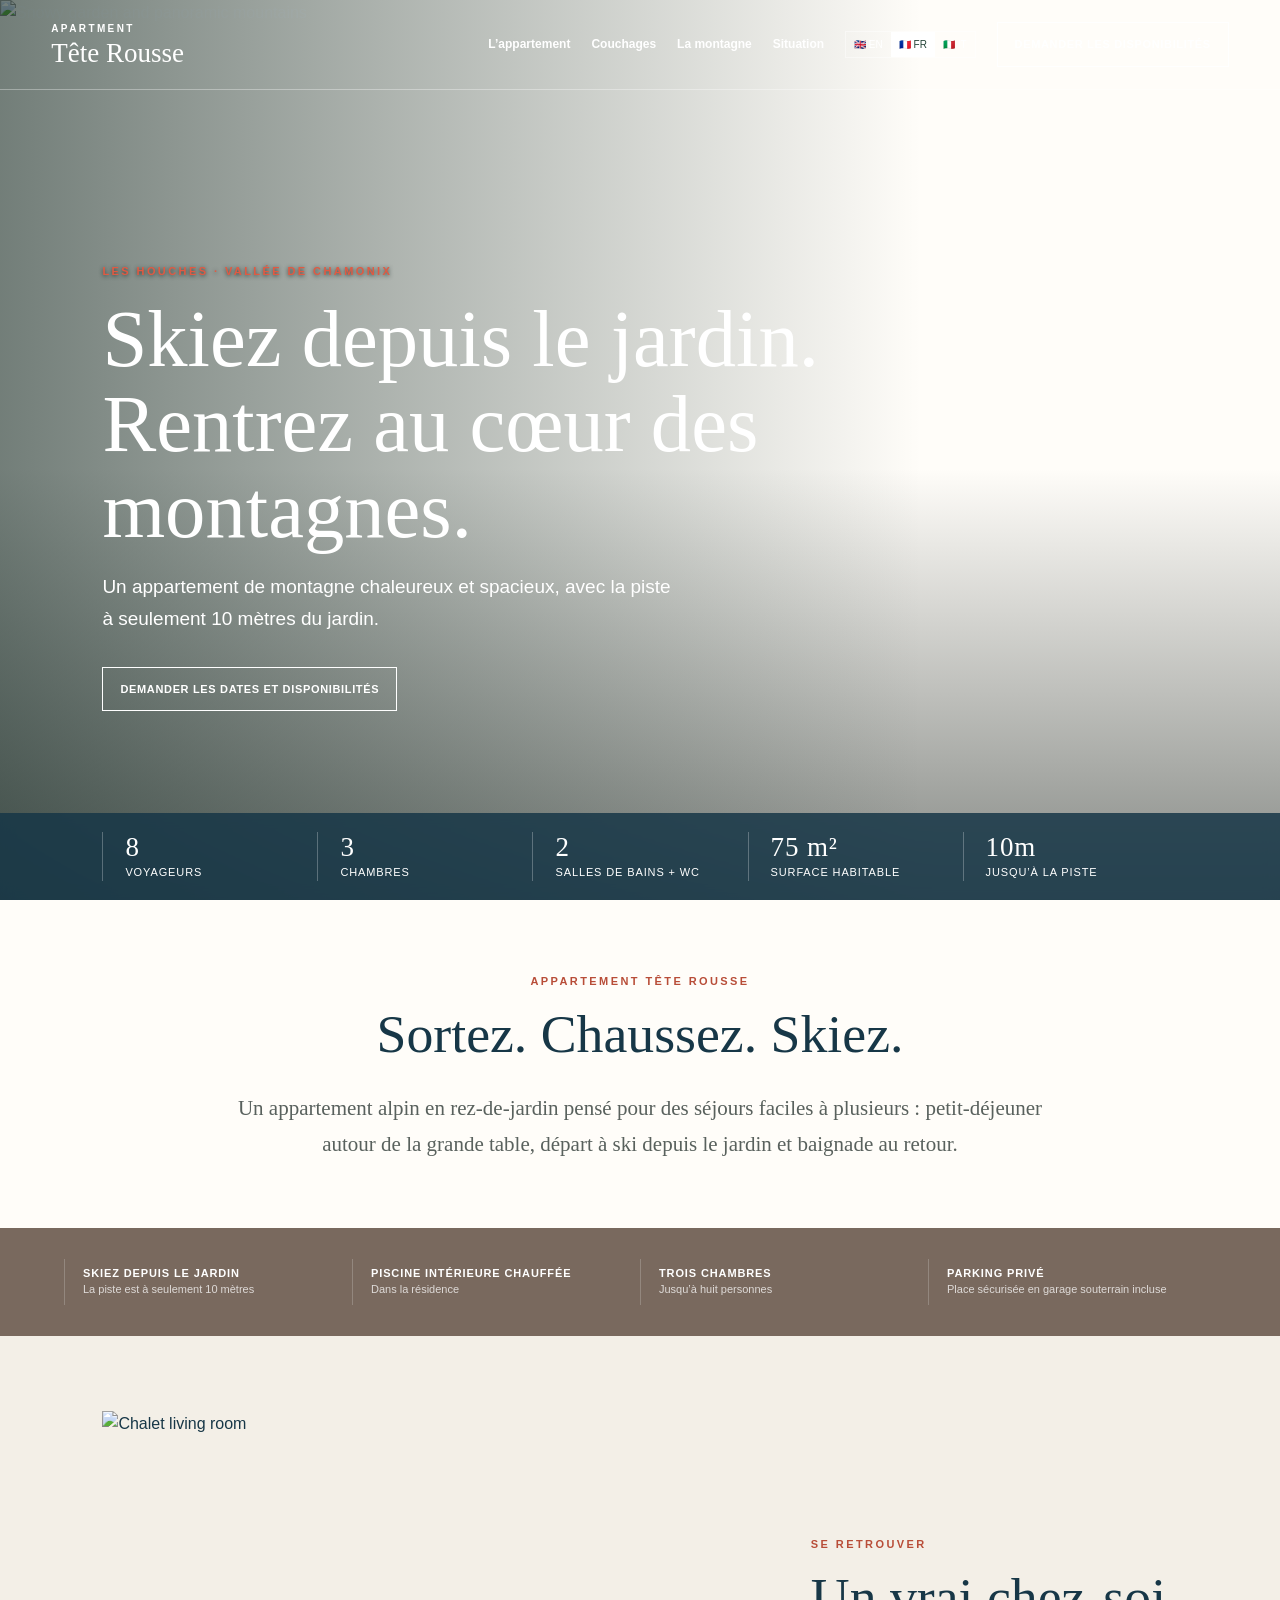
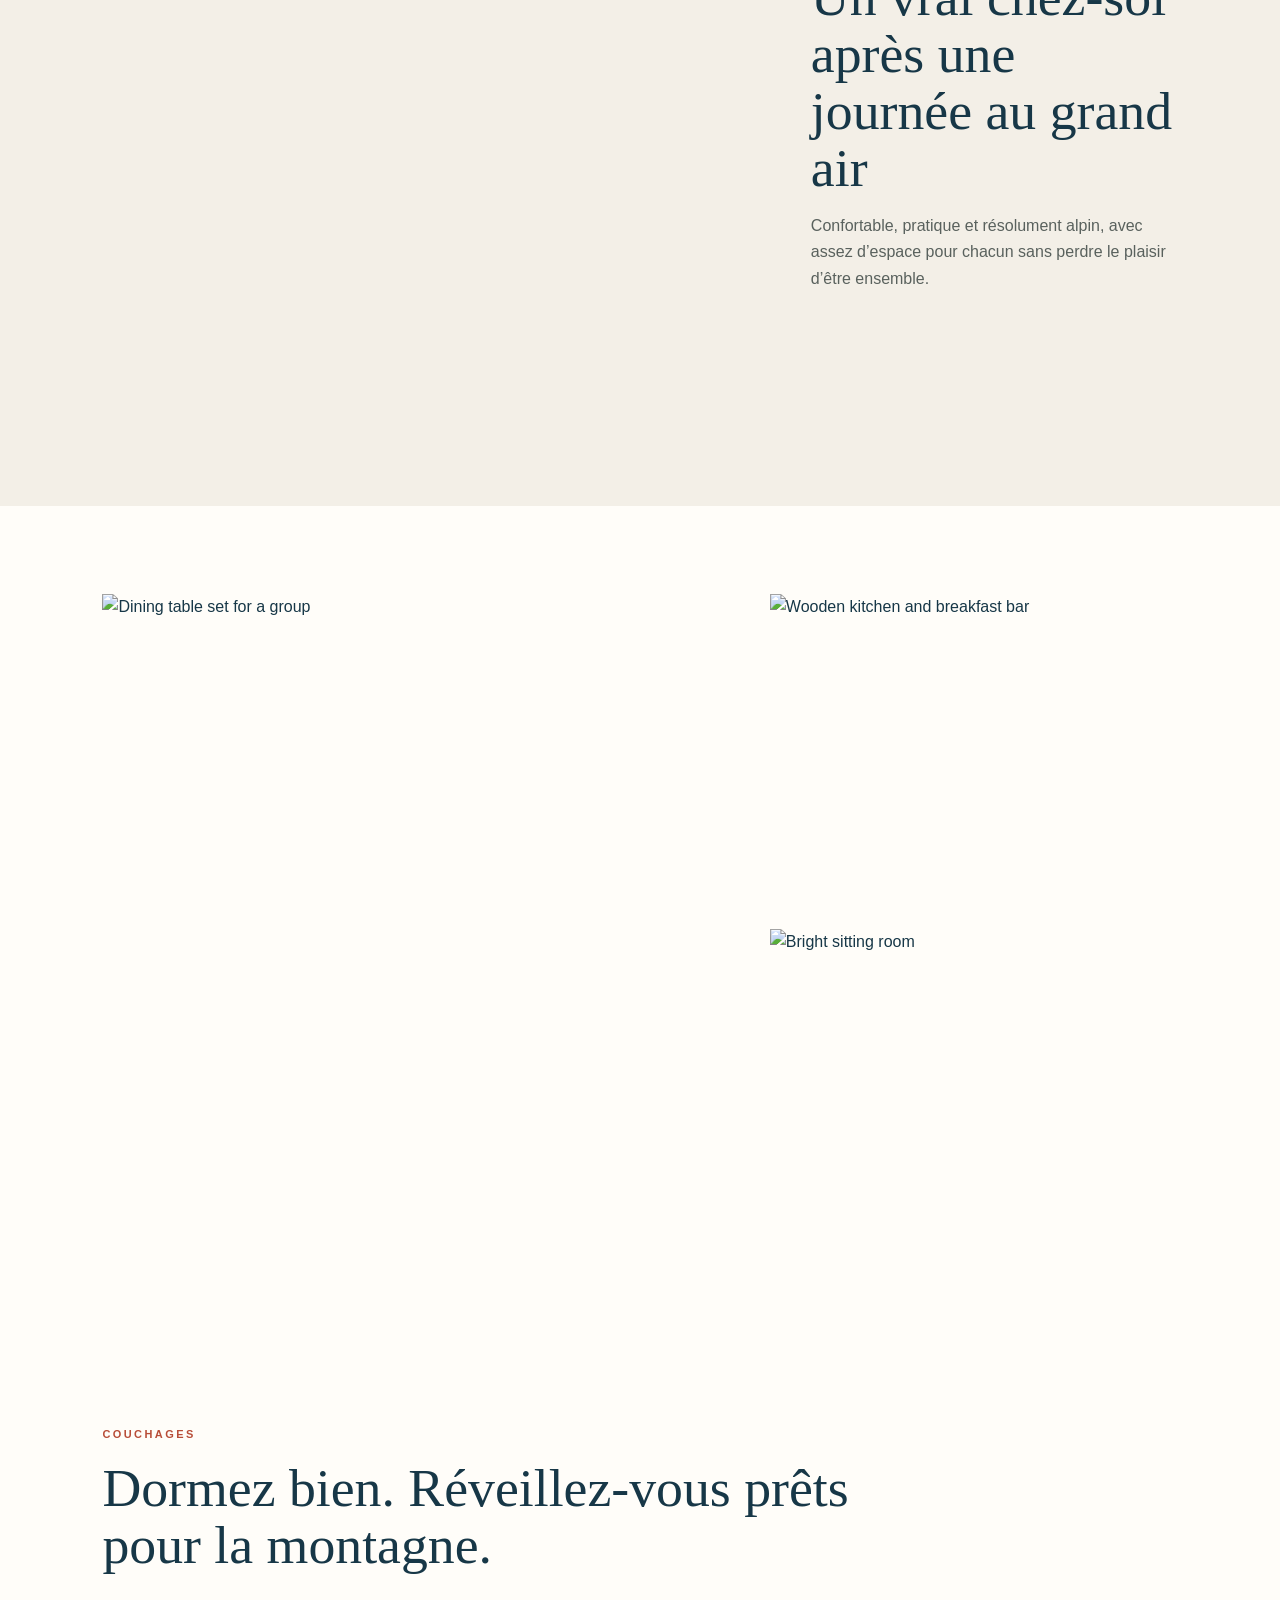
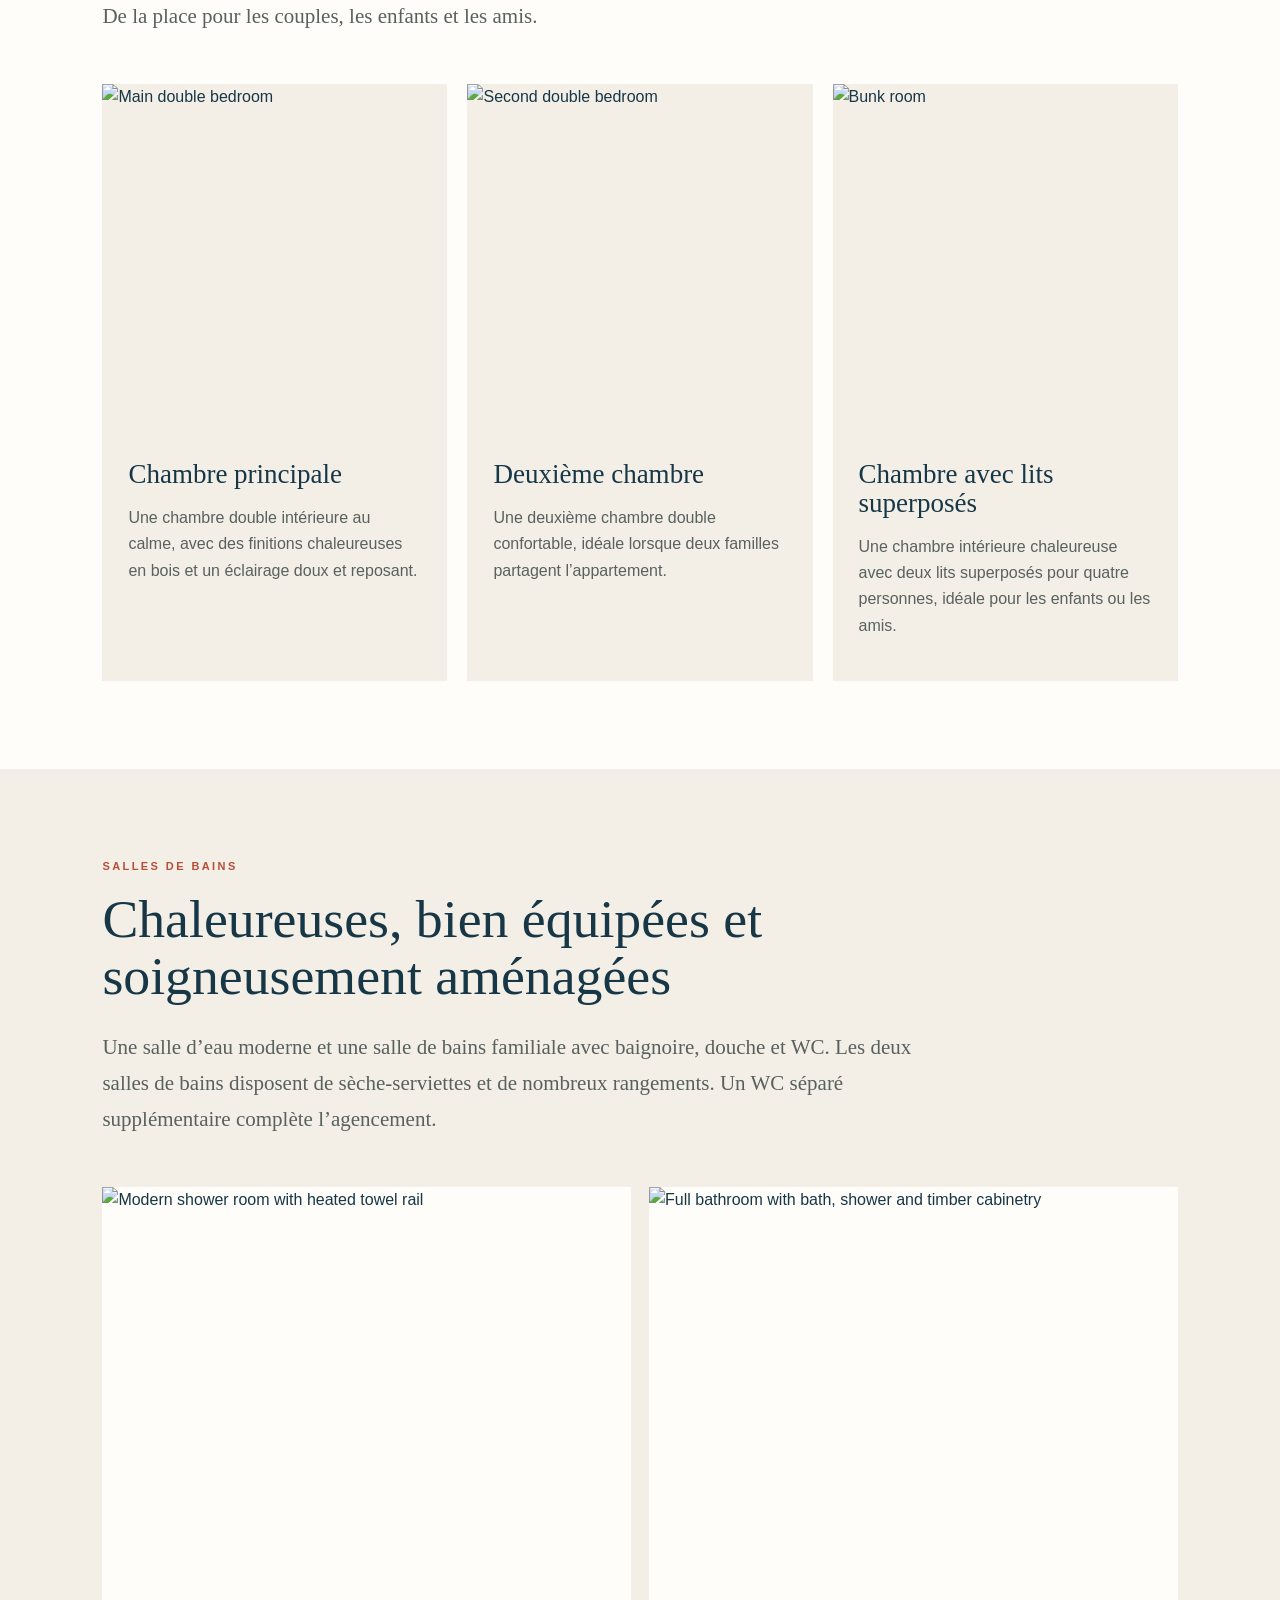
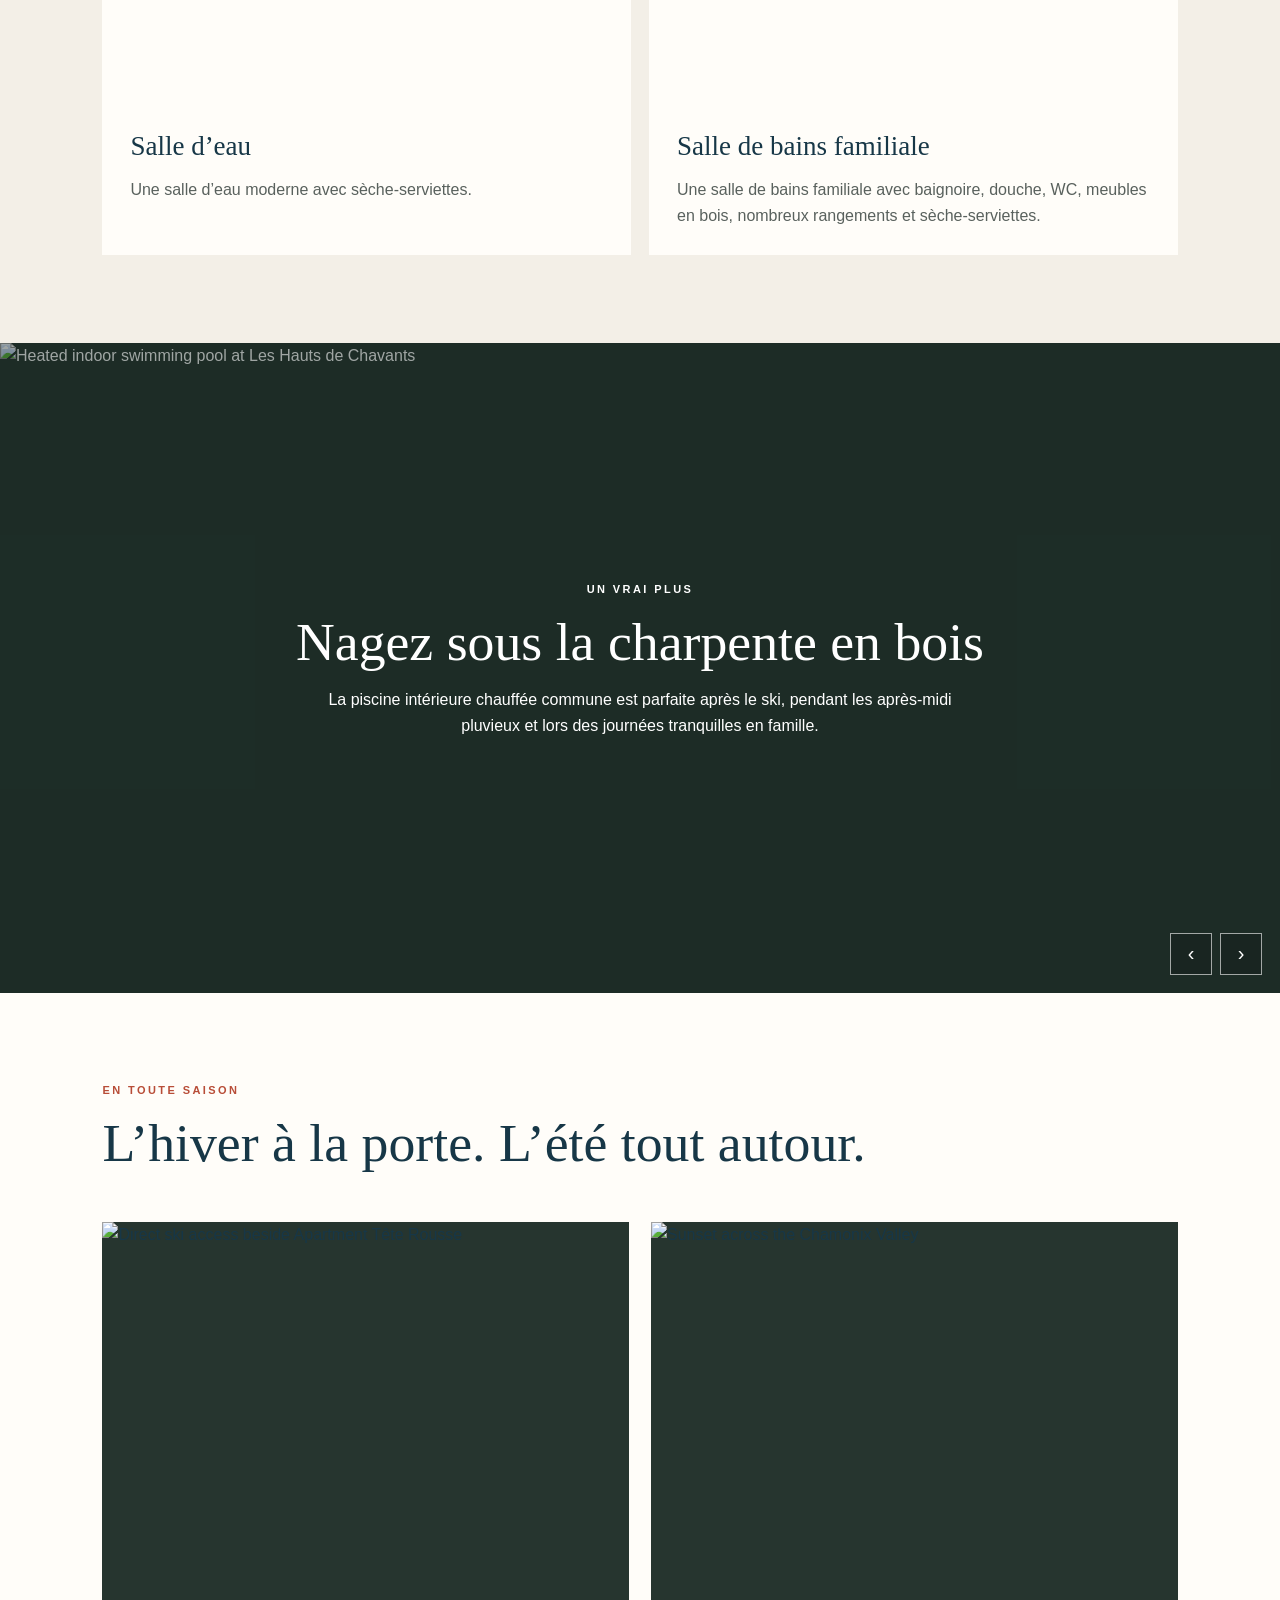
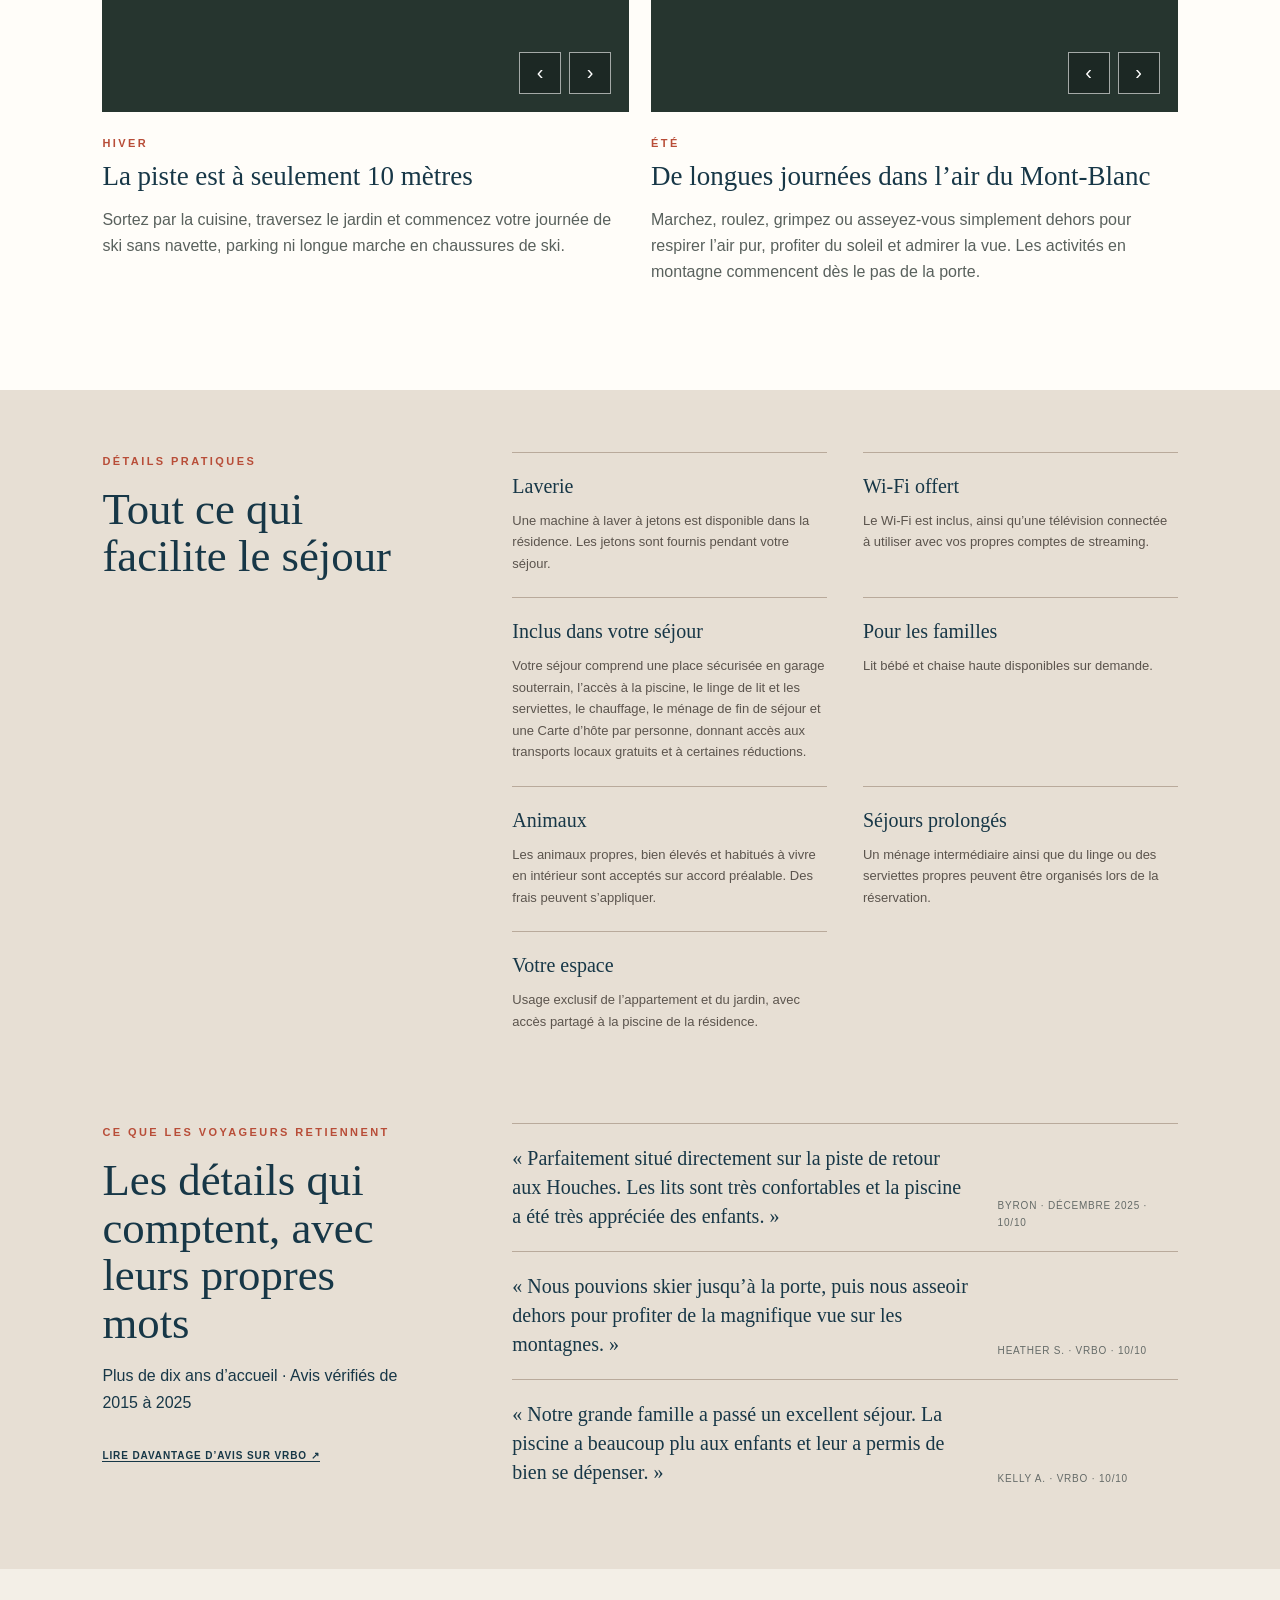
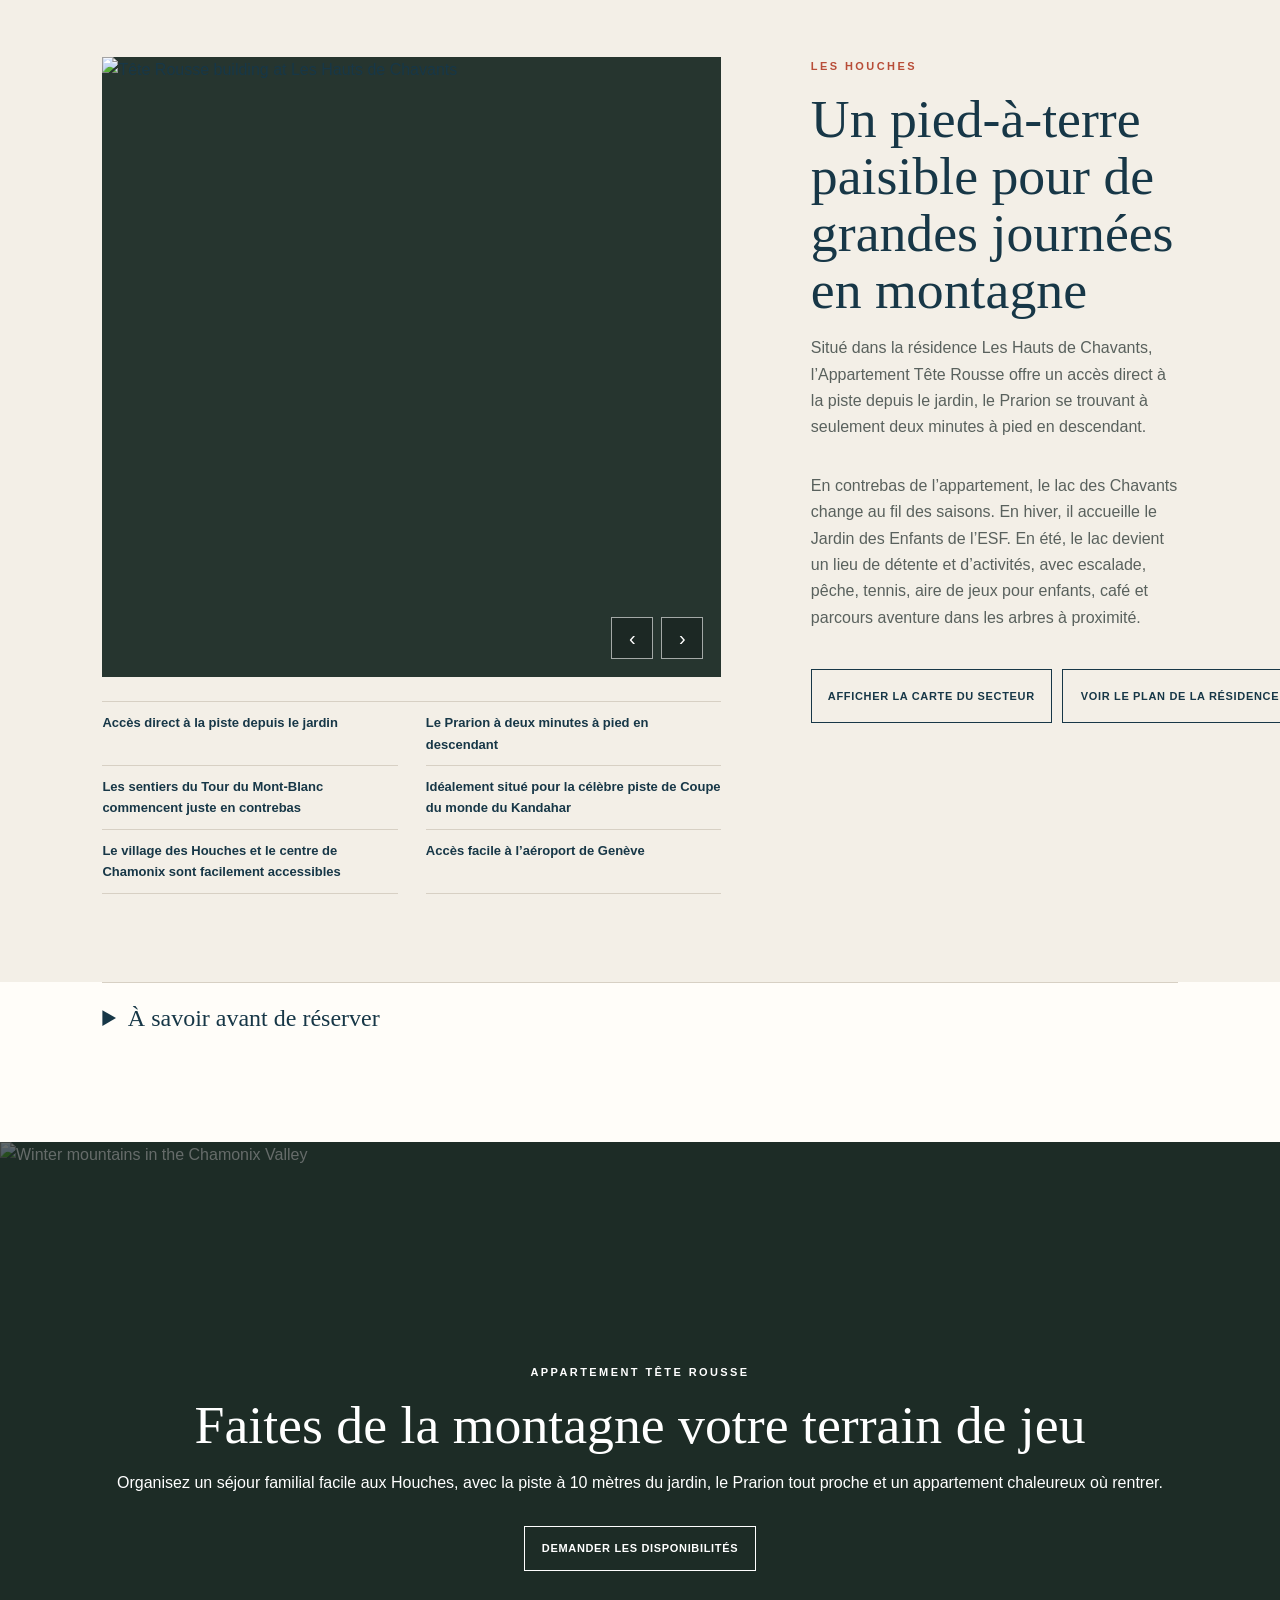
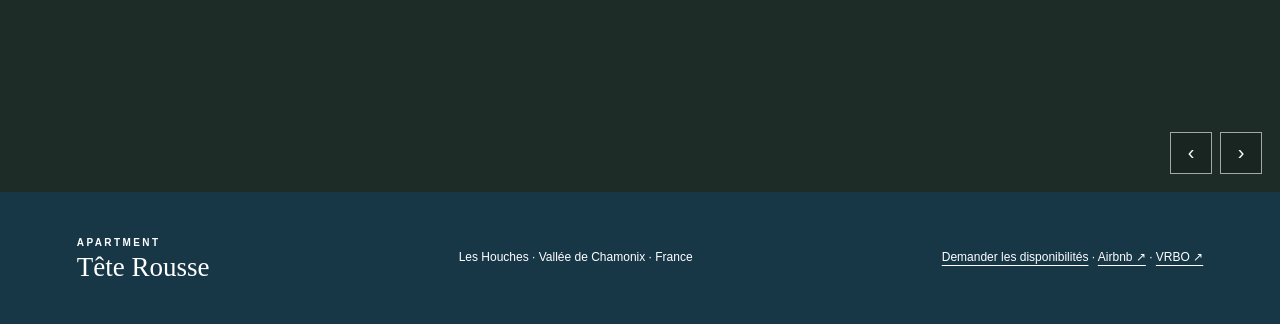
==== public/fr/index.html @ 112e928b "Add French and Italian SEO pages" ====
<!doctype html>
<html lang="fr"><head><meta charset="utf-8"><meta name="viewport" content="width=device-width,initial-scale=1"><title>Location appartement aux Houches, au pied des pistes | Tête Rousse</title><meta name="description" content="Location de vacances aux Houches pour 8 personnes : 3 chambres, piscine intérieure chauffée, parking privé et piste de ski à 10 mètres du jardin.">
<!-- SEO START -->
<link rel="canonical" href="https://chaletteterousse.com/fr/"><link rel="alternate" hreflang="en" href="https://chaletteterousse.com/"><link rel="alternate" hreflang="fr" href="https://chaletteterousse.com/fr/"><link rel="alternate" hreflang="it" href="https://chaletteterousse.com/it/"><link rel="alternate" hreflang="x-default" href="https://chaletteterousse.com/"><meta name="robots" content="index,follow,max-image-preview:large"><meta property="og:type" content="website"><meta property="og:site_name" content="Apartment Tête Rousse"><meta property="og:locale" content="fr_FR"><meta property="og:title" content="Location appartement aux Houches, au pied des pistes | Tête Rousse"><meta property="og:description" content="Location de vacances aux Houches pour 8 personnes : 3 chambres, piscine intérieure chauffée, parking privé et piste de ski à 10 mètres du jardin."><meta property="og:url" content="https://chaletteterousse.com/fr/"><meta property="og:image" content="https://chaletteterousse.com/assets/images/apartment-tete-rousse-les-houches-ski-access.webp"><meta name="twitter:card" content="summary_large_image"><meta name="twitter:title" content="Location appartement aux Houches, au pied des pistes | Tête Rousse"><meta name="twitter:description" content="Location de vacances aux Houches pour 8 personnes : 3 chambres, piscine intérieure chauffée, parking privé et piste de ski à 10 mètres du jardin."><meta name="twitter:image" content="https://chaletteterousse.com/assets/images/apartment-tete-rousse-les-houches-ski-access.webp">
<script type="application/ld+json">{"@context":"https://schema.org","@type":"VacationRental","additionalType":"Apartment","identifier":"7414300046471","name":"Apartment Tête Rousse","url":"https://chaletteterousse.com/","description":"Three-bedroom ski-in/ski-out apartment sleeping eight in Les Houches, with a heated indoor pool, private parking and the piste just 10 metres from the garden.","image":["https://chaletteterousse.com/assets/images/apartment-tete-rousse-les-houches-ski-access.webp","https://chaletteterousse.com/assets/images/apartment-tete-rousse-les-houches-ski-access-living-area.webp","https://chaletteterousse.com/assets/images/apartment-tete-rousse-les-houches-ski-access-self-catering.webp","https://chaletteterousse.com/assets/images/apartment-tete-rousse-main-bedroom.webp","https://chaletteterousse.com/assets/images/apartment-tete-rousse-double-bedroom.webp","https://chaletteterousse.com/assets/images/apartment-tete-rousse-bunk-beds.webp","https://chaletteterousse.com/assets/images/apartment-tete-rousse-family-bathroom.webp","https://chaletteterousse.com/assets/images/apartment-tete-rousse-shower-room.webp","https://chaletteterousse.com/assets/images/apartment-tete-rousse-heated-indoor-pool.webp"],"latitude":45.893378,"longitude":6.782342,"address":{"@type":"PostalAddress","addressLocality":"Les Houches","postalCode":"74310","addressCountry":"FR"},"containsPlace":{"@type":"Accommodation","additionalType":"EntirePlace","occupancy":{"@type":"QuantitativeValue","value":8},"numberOfBedrooms":3,"numberOfBathroomsTotal":2,"floorSize":{"@type":"QuantitativeValue","value":75,"unitCode":"MTK"}},"sameAs":["https://www.airbnb.co.uk/rooms/3753695","https://www.vrbo.com/en-gb/p1436267?vgdc=HAUK&preferlocale=true"]}</script>
<!-- SEO END -->
<style>
:root{--ink:#173747;--cream:#f3efe7;--paper:#fffdf9;--pine:#244438;--slate:#173747;--rust:#b84d38;--line:#d7d0c4;--taupe:#79695e}*{box-sizing:border-box}html{scroll-behavior:smooth}body{margin:0;background:var(--paper);color:var(--ink);font:16px/1.65 Arial,sans-serif}img{width:100%;display:block;object-fit:cover}a{color:inherit;text-decoration:none}h1,h2,h3{font-family:Georgia,serif;font-weight:400;line-height:1.06;margin:0}h1{font-size:clamp(48px,6.3vw,94px)}h2{font-size:clamp(36px,4.2vw,63px)}h3{font-size:27px}.header{position:absolute;z-index:10;display:flex;align-items:center;justify-content:space-between;width:100%;min-height:90px;padding:0 4vw;color:#fff;border-bottom:1px solid #ffffff55}.brand{font:27px/.9 Georgia,serif;white-space:nowrap}.brand small{display:block;font:700 10px Arial;letter-spacing:.24em;text-transform:uppercase;margin-bottom:7px}.nav{display:flex;gap:21px;align-items:center;font-size:12px;font-weight:bold}.cta,.button{border:1px solid currentColor;padding:12px 17px;text-transform:uppercase;font-size:11px;font-weight:bold;letter-spacing:.06em}.languages{display:flex;border:1px solid #ffffff66}.languages button{border:0;background:transparent;color:#fff;padding:7px 8px;font-size:10px;cursor:pointer}.languages button.active{background:#fff;color:var(--pine)}.menu{display:none;background:none;color:white;border:1px solid white;padding:8px 12px}.hero{height:min(900px,100vh);min-height:700px;position:relative;color:white}.hero>img{height:100%;object-position:center top}.shade{position:absolute;inset:0;background:linear-gradient(90deg,#10251f96,transparent 72%),linear-gradient(0deg,#111a1685,transparent 48%)}.hero-copy{position:absolute;left:8vw;bottom:21%;max-width:760px}.tag{font-size:11px;font-weight:bold;letter-spacing:.22em;text-transform:uppercase;margin:0 0 16px}.hero-copy p:not(.tag){font-size:19px;max-width:580px}.button{display:inline-block;margin-top:14px}.facts{position:absolute;bottom:0;width:100%;display:grid;grid-template-columns:repeat(5,1fr);padding:19px 8vw;background:#173747d9;backdrop-filter:blur(7px)}.facts span{border-left:1px solid #ffffff44;padding-left:22px;font-size:11px;text-transform:uppercase;letter-spacing:.08em}.facts b{display:block;font:27px Georgia,serif;text-transform:none}.facts i{font-style:normal}.section{padding:88px 8vw}.intro{text-align:center;max-width:1080px;margin:auto;padding-top:72px;padding-bottom:65px}.dark{color:var(--rust)}.hero .tag{color:#e05a43;font-weight:800;text-shadow:0 1px 4px #10251fd9}.split.section{padding-top:75px;padding-bottom:75px}.lead{max-width:860px;margin:28px auto 0;font:21px/1.7 Georgia,serif;color:#59615d}.amenities{display:grid;grid-template-columns:repeat(4,1fr);background:var(--taupe);color:white;padding:31px 5vw}.amenities div{padding:7px 18px;border-left:1px solid #ffffff33}.amenities b,.amenities span{display:block}.amenities b{font:700 11px/1.35 Arial,sans-serif;letter-spacing:.08em;text-transform:uppercase}.amenities span{font-size:11px;opacity:.75}.split,.location{display:grid;grid-template-columns:1.35fr .8fr;gap:7vw;align-items:center;background:var(--cream)}.split img,.location .slider{height:620px}.split p:not(.tag),.location p,.detail-copy p{color:#59615d}.mosaic{display:grid;grid-template-columns:1.6fr 1fr;grid-template-rows:320px 320px;gap:15px}.mosaic img{height:100%}.mosaic .main{grid-row:span 2}.heading{max-width:850px;margin-bottom:50px}.cards{display:grid;grid-template-columns:repeat(3,1fr);gap:20px}.cards article{background:var(--cream)}.cards img{height:350px}.cards div{padding:26px}.cards p,.seasons p{color:#59615d}.bathrooms{background:var(--cream)}.bath-grid{display:grid;grid-template-columns:1fr 1fr;gap:18px}.bath-grid figure{margin:0;background:var(--paper)}.bath-grid img{height:520px}.bath-grid figcaption{padding:25px 28px}.bath-grid figcaption p{margin-bottom:0;color:#59615d}.bath-lead,.section-lead{margin:25px 0 0;text-align:left}.bath-note{display:grid;grid-template-columns:1fr 1fr;gap:40px;margin-top:35px}.slider{position:relative;overflow:hidden;background:#26352f}.slider img{position:absolute;inset:0;height:100%;opacity:0;transition:opacity .8s}.slider img.active{opacity:1}.slider-controls{position:absolute;z-index:2;right:18px;bottom:18px;display:flex;gap:8px}.slider-controls button{width:42px;height:42px;border:1px solid #ffffff99;background:#17211eaa;color:white;font-size:20px;cursor:pointer}.pool{height:650px;position:relative;color:#fff}.pool .slider{height:100%}.pool .slider:after,.final .slider:after{content:"";position:absolute;inset:0;background:#10201a66;pointer-events:none}.overlay{position:absolute;z-index:3;inset:0;display:flex;flex-direction:column;align-items:center;justify-content:center;text-align:center;padding:35px;pointer-events:none}.overlay a{pointer-events:auto}.footer-actions a{text-decoration:underline;text-underline-offset:4px}.overlay p:last-child{max-width:630px}.season-grid{display:grid;grid-template-columns:1fr 1fr;gap:22px}.season-slider{height:490px}.season-grid .tag{margin:22px 0 10px}.season-grid .tag.dark{color:var(--rust)}.season-grid h3{margin-top:0}.practical{display:grid;grid-template-columns:minmax(250px,.65fr) 1.35fr;gap:7vw;align-items:start;background:#e7dfd4;color:var(--ink)}.practical .heading{max-width:520px;margin:0}.practical .tag{color:var(--rust)}.practical .heading h2{font-size:clamp(36px,3.5vw,54px)}.practical-grid{display:grid;grid-template-columns:repeat(2,1fr);gap:0 36px}.practical-grid article{padding:23px 0;border-top:1px solid #b9aa9b}.practical-grid h3{font-size:20px}.practical-grid p{font-size:13px;color:#5b544d;margin-bottom:0}.practical,.reviews{padding-top:62px;padding-bottom:62px}.practical{padding-bottom:34px}.reviews{padding-top:34px}.reviews{display:grid;grid-template-columns:minmax(250px,.65fr) 1.35fr;gap:7vw;align-items:start;background:#e7dfd4}.reviews .heading{max-width:520px;margin:0}.reviews .heading h2{font-size:clamp(36px,3.5vw,54px)}.review-grid{display:grid;grid-template-columns:1fr}.review-grid blockquote{margin:0;padding:20px 0;display:grid;grid-template-columns:1fr 180px;gap:25px;align-items:end;border-top:1px solid #b9aa9b}.review-grid blockquote p{font:20px/1.45 Georgia,serif;margin:0}.review-grid cite{font-style:normal;font-size:10px;text-transform:uppercase;letter-spacing:.08em;color:#656b68}.reviews-link{display:inline-block;margin-top:18px;border-bottom:1px solid currentColor;font:700 10px Arial,sans-serif;letter-spacing:.09em;text-transform:uppercase}.location ul{padding:0;list-style:none;border-top:1px solid var(--line)}.location{align-items:start}.location-media,.location-copy{min-width:0}.location-copy{min-height:620px;display:flex;flex-direction:column}.location-media ul{margin:24px 0 0;display:grid;grid-template-columns:repeat(2,1fr);column-gap:28px}.location-actions{display:flex;align-items:stretch;gap:10px;margin-top:auto;padding-top:22px}.location-actions summary,.location-actions .plan-button{display:flex;align-items:center;justify-content:center;height:54px;padding:0 18px;white-space:nowrap}.location .tag.dark,.seasons>.heading .tag.dark{color:var(--rust)}.location .slider img[src$="apartment-tete-rousse-mountain-view.webp"]{object-position:center 22%}.location li{padding:10px 0;border-bottom:1px solid var(--line);font-size:13px;font-weight:bold}.map-pop{margin-top:0}.map-pop summary{cursor:pointer;display:inline-block;border:1px solid var(--ink);padding:11px 16px;text-transform:uppercase;font-size:11px;font-weight:bold;letter-spacing:.06em}.map-pop iframe{width:100%;height:360px;border:0;margin-top:20px}.location-actions .map-pop summary,.location-actions .plan-button{display:flex;align-items:center;justify-content:center;text-align:center}.plan-button{margin:0;background:transparent;color:var(--ink);cursor:pointer}.plan-modal{position:fixed;z-index:50;inset:0;display:none;align-items:center;justify-content:center;padding:30px;background:#101817dc}.plan-modal.open{display:flex}.plan-dialog{position:relative;width:min(1000px,94vw);max-height:92vh;overflow:auto;background:var(--paper);padding:18px;box-shadow:0 24px 80px #0008}.plan-dialog img{max-height:74vh;object-fit:contain}.plan-dialog p{margin:15px 4px 2px;color:#59615d}.plan-close{position:absolute;z-index:2;top:25px;right:25px;width:42px;height:42px;border:1px solid #fff;background:#17211ed9;color:#fff;font-size:25px;cursor:pointer}.good{padding-top:0}.good details{border-top:1px solid var(--line);padding:22px 0}.good summary{font:24px Georgia,serif;cursor:pointer}.good .columns{columns:2;column-gap:50px;color:#59615d}.final{height:650px;position:relative;color:#fff}.final .slider{height:100%}.final .slider img{height:100%;filter:brightness(.62);object-position:center 66%}.final .slider img[src*="summer-mountain-view-hero"]{object-position:center 38%}.final .slider-controls{z-index:4}footer{display:flex;justify-content:space-between;align-items:center;background:var(--slate);color:#fff;padding:45px 6vw;font-size:12px}
@media(max-width:1000px){.header{height:74px}.menu{display:block}.nav{display:none;position:absolute;top:74px;left:0;right:0;flex-direction:column;align-items:flex-start;background:#17211ef7;padding:25px}.nav.open{display:flex}.facts{padding:16px 5vw}.amenities{grid-template-columns:repeat(3,1fr);gap:18px}.section{padding:75px 6vw}.split,.location{grid-template-columns:1fr}.split img,.location .slider{height:480px}.cards{grid-template-columns:1fr 1fr}.cards article:last-child{grid-column:span 2}.practical{grid-template-columns:1fr}.practical .heading{margin-bottom:30px}.practical-grid{grid-template-columns:1fr 1fr}.reviews{grid-template-columns:1fr}.reviews .heading{margin-bottom:30px}.reviews-link{grid-column:1}.review-grid{grid-template-columns:1fr}}
@media(max-width:580px){.location-actions{display:grid;grid-template-columns:1fr}.location-actions>*{width:100%}.location-actions summary,.location-actions .plan-button{width:100%}.location-media ul{grid-template-columns:1fr}.hero{height:auto;min-height:0}.hero>img{position:absolute;inset:0;height:760px}.hero .shade{height:760px;bottom:auto}.hero .tag{font-size:12px;line-height:1.4}.hero-copy{position:relative;z-index:1;left:auto;right:auto;bottom:auto;min-height:760px;padding:180px 6vw 52px;display:flex;flex-direction:column;justify-content:flex-end}.hero-copy .button{align-self:flex-start}.facts{position:relative;bottom:auto;grid-template-columns:1fr 1fr;gap:15px}.amenities{grid-template-columns:1fr 1fr}.mosaic{grid-template-columns:1fr;grid-template-rows:370px 250px 250px}.mosaic .main{grid-row:auto}.cards,.season-grid,.bath-grid,.bath-note,.practical-grid{grid-template-columns:1fr}.cards article:last-child{grid-column:auto}.cards img{height:290px}.bath-grid img{height:340px}.season-slider{height:340px}.review-grid blockquote{grid-template-columns:1fr;gap:12px}.pool,.final{height:560px}.good .columns{columns:1}footer{flex-direction:column;align-items:flex-start;gap:20px}}
</style></head><body>
<header class="header"><a class="brand" href="#top"><small>Apartment</small>Tête Rousse</a><button class="menu">Menu</button><nav class="nav"><a href="#apartment" data-i18n="navApartment">The apartment</a><a href="#sleeping" data-i18n="navSleeping">Sleeping</a><a href="#mountains" data-i18n="navMountains">The mountains</a><a href="#location" data-i18n="navLocation">Location</a><div class="languages" aria-label="Language"><button class="active" data-lang="en"><span aria-hidden="true">🇬🇧</span> EN</button><button data-lang="fr"><span aria-hidden="true">🇫🇷</span> FR</button><button data-lang="it"><span aria-hidden="true">🇮🇹</span> IT</button></div><a class="cta" href="/fr/book-now" data-i18n="availability">Request availability</a></nav></header>
<main id="top"><section class="hero"><img src="/assets/images/apartment-tete-rousse-les-houches-ski-access.webp" alt="Snowy garden and panoramic mountains" fetchpriority="high" decoding="async"><div class="shade"></div><div class="hero-copy"><p class="tag" data-i18n="place">Les Houches · Chamonix Valley</p><h1 data-i18n="heroTitle">Ski from the garden. Come home to the mountains.</h1><p data-i18n="heroText">A warm, spacious mountain apartment with the piste just 10 metres from the garden.</p><a class="button" href="/fr/book-now" data-i18n="viewDates">Request dates & availability</a></div><div class="facts"><span><b>8</b><i data-i18n="guests">guests</i></span><span><b>3</b><i data-i18n="bedrooms">bedrooms</i></span><span><b>2</b><i data-i18n="bathroomsStat">bathrooms + WC</i></span><span><b>75 m²</b><i data-i18n="floorArea">floor area</i></span><span><b>10m</b><i data-i18n="piste">to piste</i></span></div></section>
<section class="intro section" id="apartment"><p class="tag dark" data-i18n="introTag">Apartment Tête Rousse</p><h2 data-i18n="introTitle">Step outside. Clip in. Ski away.</h2><p class="lead" data-i18n="introText">A ground-floor alpine apartment made for easy days together: breakfast around the big table, skiing straight from the garden, and a swim when you come home.</p></section>
<section class="amenities"><div><b data-i18n="a1">Ski from the garden</b><span data-i18n="a1s">The piste is just 10 metres away</span></div><div><b data-i18n="a2">Heated indoor pool</b><span data-i18n="a2s">Within the residence</span></div><div><b data-i18n="a4">Three bedrooms</b><span data-i18n="a4s">Sleeps up to eight</span></div><div><b data-i18n="a3">Private parking</b><span data-i18n="a3s">Secure underground space included</span></div></section>
<section class="split section"><img src="/assets/images/apartment-tete-rousse-les-houches-ski-access-living-area.webp" alt="Chalet living room" loading="lazy" decoding="async"><div><p class="tag dark" data-i18n="livingTag">Relax together</p><h2 data-i18n="livingTitle">A proper home after a day outdoors</h2><p data-i18n="livingText">Comfortable, practical and unmistakably alpine, with room to spread out without losing the feeling of being together.</p></div></section>
<section class="mosaic section"><img class="main" src="/assets/images/apartment-tete-rousse-les-houches-ski-access-self-catering.webp" alt="Dining table set for a group" loading="lazy" decoding="async"><img src="/assets/images/apartment-tete-rousse-les-houches-ski-access-self-catering-2.webp" alt="Wooden kitchen and breakfast bar" loading="lazy" decoding="async"><img src="/assets/images/apartment-tete-rousse-les-houches-cosy-living.webp" alt="Bright sitting room" loading="lazy" decoding="async"></section>
<section class="section" id="sleeping"><div class="heading"><p class="tag dark" data-i18n="sleeping">Sleeping</p><h2 data-i18n="sleepTitle">Sleep well. Wake up ready for the mountains.</h2><p class="lead section-lead" data-i18n="sleepLead">Space for couples, children and friends.</p></div><div class="cards"><article><img src="/assets/images/apartment-tete-rousse-main-bedroom.webp" alt="Main double bedroom" loading="lazy" decoding="async"><div><h3 data-i18n="mainRoom">Main bedroom</h3><p data-i18n="mainText">A quiet internal double room with warm timber detailing and soft, restful lighting.</p></div></article><article><img src="/assets/images/apartment-tete-rousse-double-bedroom.webp" alt="Second double bedroom" loading="lazy" decoding="async"><div><h3 data-i18n="secondRoom">Second bedroom</h3><p data-i18n="secondText">A comfortable second double room, ideal when two families share the apartment.</p></div></article><article><img src="/assets/images/apartment-tete-rousse-bunk-beds.webp" alt="Bunk room" loading="lazy" decoding="async"><div><h3 data-i18n="bunkRoom">Bunk room</h3><p data-i18n="bunkText">A cosy internal room with two bunk beds sleeping four—ideal for children or friends sharing.</p></div></article></div></section>
<section class="bathrooms section"><div class="heading"><p class="tag dark" data-i18n="bathTag">Bathrooms</p><h2 data-i18n="bathTitle">Warm, well-equipped and thoughtfully finished</h2><p class="lead bath-lead" data-i18n="bathLead">A modern shower room and a family bathroom with bath, shower and WC. Both bathrooms have heated towel rails and generous storage. An additional separate WC completes the layout.</p></div><div class="bath-grid"><figure><img src="/assets/images/apartment-tete-rousse-shower-room.webp" alt="Modern shower room with heated towel rail" loading="lazy" decoding="async"><figcaption><h3 data-i18n="showerTitle">Shower room</h3><p data-i18n="showerText">A modern shower room with a heated towel rail.</p></figcaption></figure><figure><img src="/assets/images/apartment-tete-rousse-family-bathroom.webp" alt="Full bathroom with bath, shower and timber cabinetry" loading="lazy" decoding="async"><figcaption><h3 data-i18n="fullBathTitle">Full bathroom</h3><p data-i18n="fullBathText">A family bathroom with bath, shower, WC, timber cabinetry, generous storage and a heated towel rail.</p></figcaption></figure></div></section><section class="pool"><div class="slider" data-slider><img class="active" src="/assets/images/apartment-tete-rousse-heated-indoor-pool.webp" alt="Heated indoor swimming pool at Les Hauts de Chavants" loading="lazy" decoding="async"><img src="/assets/images/apartment-tete-rousse-heated-indoor-pool3.webp" alt="Indoor pool beneath exposed timber beams" loading="lazy" decoding="async"><img src="/assets/images/apartment-tete-rousse-les-houches-swimming-pool-2.webp" alt="Shared heated pool at Apartment Tête Rousse" loading="lazy" decoding="async"><img src="/assets/images/les-hauts-de-chavants-heated-pool.webp" alt="Les Hauts de Chavants residence swimming pool" loading="lazy" decoding="async"><div class="slider-controls"><button data-prev aria-label="Previous pool image">&#8249;</button><button data-next aria-label="Next pool image">&#8250;</button></div></div><div class="overlay"><p class="tag" data-i18n="poolTag">A rare extra</p><h2 data-i18n="poolTitle">Swim beneath the timber beams</h2><p data-i18n="poolText">The shared heated indoor pool is ready for post-ski legs, rainy afternoons and slower family days.</p></div></section>
<section class="section seasons" id="mountains"><div class="heading"><p class="tag dark" data-i18n="seasons">In every season</p><h2 data-i18n="mountainTitle">Winter at the door. Summer all around.</h2></div><div class="season-grid"><article><div class="slider season-slider" data-slider><img class="active" src="/assets/images/apartment-tete-rousse-les-houches-ski-access-2.webp" alt="Direct ski access beside Apartment Tête Rousse" loading="lazy" decoding="async"><img src="/assets/images/apartment-tete-rousse-les-houches-ski-access-garden-winter-4.webp" alt="Snow-covered garden beside the piste" loading="lazy" decoding="async"><img src="/assets/images/apartment-tete-rousse-les-houches-ski-access-garden-2.webp" alt="Garden access to the Les Houches ski slopes" loading="lazy" decoding="async"><img src="/assets/images/apartment-tete-rousse-les-houches-ski-access-garden-3.webp" alt="Apartment Tête Rousse beside the winter piste" loading="lazy" decoding="async"><img src="/assets/images/apartment-tete-rousse-les-houches-ski-access-garden-winter-2.webp" alt="Winter ski access from the apartment garden" loading="lazy" decoding="async"><img src="/assets/images/apartment-tete-rousse-mountain-view-winter.webp" alt="Mont Blanc winter mountain view" loading="lazy" decoding="async"><img src="/assets/images/apartment-tete-rousse-view-from-piste-2-winter.webp" alt="View from the piste near Apartment Tête Rousse" loading="lazy" decoding="async"><img src="/assets/images/apartment-tete-rousse-winter-mountain-view.webp" alt="Winter panorama from Les Houches" loading="lazy" decoding="async"><img src="/assets/images/les-hauts-de-chavants-winter.webp" alt="Les Hauts de Chavants in winter" loading="lazy" decoding="async"><img src="/assets/images/apartment-tete-rousse-ski-access-view-from-piste-3.webp" alt="Piste beside Apartment Tête Rousse" loading="lazy" decoding="async"><div class="slider-controls"><button data-prev aria-label="Previous winter image">&#8249;</button><button data-next aria-label="Next winter image">&#8250;</button></div></div><p class="tag dark" data-i18n="winter">Winter</p><h3 data-i18n="winterTitle">The piste is just 10 metres away</h3><p data-i18n="winterText">Step out through the kitchen, cross the garden, and ski days start without the fuss of a shuttle bus, car park or long walk in boots.</p></article><article><div class="slider season-slider" data-slider><img class="active" src="/assets/images/apartment-tete-rousse-les-houches-sunset-view.webp" alt="Sunset across the Chamonix Valley" loading="lazy" decoding="async"><img src="/assets/images/apartment-tete-rousse-les-houches-view.webp" alt="Summer mountain view from the apartment" loading="lazy" decoding="async"><img src="/assets/images/apartment-tete-rousse-pool-garden.webp" alt="Garden and pool area in summer" loading="lazy" decoding="async"><img src="/assets/images/apartment-tete-rousse-pool-garden-summer.webp" alt="Summer garden at Les Hauts de Chavants" loading="lazy" decoding="async"><img src="/assets/images/apartment-tete-rousse-view-outside.webp" alt="Outdoor mountain view from Apartment Tête Rousse" loading="lazy" decoding="async"><img src="/assets/images/apartment-tete-rousse-view-summer.webp" alt="Summer view across Les Houches" loading="lazy" decoding="async"><img src="/assets/images/chamonix-valley-summer-scene3.webp" alt="Chamonix Valley in summer" loading="lazy" decoding="async"><img src="/assets/images/lac-des-chavants.webp" alt="Lac des Chavants near the apartment" loading="lazy" decoding="async"><img src="/assets/images/les-hauts-de-chavants-summer-2.webp" alt="Les Hauts de Chavants in summer" loading="lazy" decoding="async"><img src="/assets/images/les-hauts-de-chavants-summer-1.webp" alt="Summer landscape at Les Hauts de Chavants" loading="lazy" decoding="async"><img src="/assets/images/les-houches-paragliding.webp" alt="Paragliding above Les Houches" loading="lazy" decoding="async"><img src="/assets/images/les-houches-summer-scene-2.webp" alt="Summer mountain activities near Les Houches" loading="lazy" decoding="async"><img src="/assets/images/apartment-tete-rousse-summer-mountain-view.webp" alt="Mont Blanc summer mountain view" loading="lazy" decoding="async"><div class="slider-controls"><button data-prev aria-label="Previous summer image">&#8249;</button><button data-next aria-label="Next summer image">&#8250;</button></div></div><p class="tag dark" data-i18n="summer">Summer</p><h3 data-i18n="summerTitle">Long days in the Mont Blanc air</h3><p data-i18n="summerText">Walk, ride, climb or simply sit outside, breathe it all in and soak up the sun and the view. Mountain days and activities begin from your doorstep.</p></article></div></section>
<section class="practical section"><div class="heading"><p class="tag" data-i18n="includedTag">Practical details</p><h2 data-i18n="includedTitle">The details that make a stay easy</h2></div><div class="practical-grid"><article><h3 data-i18n="laundryH">Laundry</h3><p data-i18n="laundryP">A token-operated washing machine is available on site in the residence. Tokens are provided with your stay.</p></article><article><h3 data-i18n="wifiH">Complimentary Wi-Fi</h3><p data-i18n="wifiP">Free Wi-Fi is included, together with an internet-connected TV for guests to use with their own streaming accounts.</p></article><article><h3 data-i18n="arrivalH">Included with your stay</h3><p data-i18n="arrivalP">Your stay includes secure underground parking, pool access, linen and towels, heating, end-of-stay cleaning and a Carte d’hôte for each guest, offering free local transport and selected discounts.</p></article><article><h3 data-i18n="familyH">For families</h3><p data-i18n="familyP">Travel cot and highchair available on request.</p></article><article><h3 data-i18n="petsH">Pets</h3><p data-i18n="petsP">Well-behaved, house-trained pets are welcome by prior arrangement. A pet fee may apply.</p></article><article><h3 data-i18n="longH">Longer stays</h3><p data-i18n="longP">Mid-stay cleaning and fresh linen or towels can be arranged when booking.</p></article><article><h3 data-i18n="accessH">Your space</h3><p data-i18n="accessP">Exclusive use of the apartment and garden, with shared access to the residence pool.</p></article></div></section>
<section class="reviews section"><div class="heading"><p class="tag dark" data-i18n="reviewTag">What guests remember</p><h2 data-i18n="reviewTitle">The details that matter, in their words</h2><p data-i18n="reviewNote">Welcoming guests for more than a decade · Verified reviews from 2015–2025</p><a class="reviews-link" href="https://www.vrbo.com/en-gb/p1436267?vgdc=HAUK&amp;preferlocale=true" target="_blank" rel="noreferrer" data-i18n="reviewLink">Read more guest reviews on VRBO ↗</a></div><div class="review-grid"><blockquote><p data-i18n="review1">“Perfectly situated right on the slope home at Les Houches. The beds are really comfortable and the pool was very welcome for the kids.”</p><cite data-i18n="cite1">Byron · December 2025 · 10/10</cite></blockquote><blockquote><p data-i18n="review2">“We were able to ski in/out right to the door and sit out and enjoy the beautiful mountain views.”</p><cite data-i18n="cite2">Heather S. · VRBO · 10/10</cite></blockquote><blockquote><p data-i18n="review3">“Our large family had a great time here. The pool was a hit and burned off much of the kids’ energy.”</p><cite data-i18n="cite3">Kelly A. · VRBO · 10/10</cite></blockquote></div></section><section class="location section" id="location"><div class="location-media"><div class="slider" data-slider><img class="active" src="/assets/images/apartment-tete-rousse-les-houches-building-front-2.webp" alt="Tête Rousse building at Les Hauts de Chavants" loading="lazy" decoding="async"><img src="/assets/images/apartment-tete-rousse-les-houches-sunset-view-location.webp" alt="Sunset view from Les Houches" loading="lazy" decoding="async"><img src="/assets/images/apartment-tete-rousse-mountain-view.webp" alt="Mountain outlook near Apartment Tête Rousse" loading="lazy" decoding="async"><img src="/assets/images/apartment-tete-rousse-view-from-front-1.webp" alt="Front of the Tête Rousse residence" loading="lazy" decoding="async"><img src="/assets/images/apartment-tete-rousse-view-from-piste-2.webp" alt="View from the piste toward the residence" loading="lazy" decoding="async"><img src="/assets/images/apartment-tete-rousse-view-front.webp" alt="Approach to Apartment Tête Rousse" loading="lazy" decoding="async"><img src="/assets/images/apartment-tete-rousse-view-outside-location.webp" alt="Outdoor view from the apartment" loading="lazy" decoding="async"><img src="/assets/images/chamonix-valley-winter-scene-1.webp" alt="Chamonix Valley in winter" loading="lazy" decoding="async"><img src="/assets/images/chamonix-valley-winter-scene-6.webp" alt="Winter landscape near Les Houches" loading="lazy" decoding="async"><img src="/assets/images/chamonix-valley-winter-scene2.webp" alt="Snow-covered Alps near Chamonix" loading="lazy" decoding="async"><img src="/assets/images/les-houches-summer-scene.webp" alt="Summer mountains near Les Houches" loading="lazy" decoding="async"><img src="/assets/images/les-houches-winter-ski-slopes-2.webp" alt="Les Houches ski slopes in winter" loading="lazy" decoding="async"><img src="/assets/images/les-houches-winter-ski-slopes.webp" alt="Winter skiing at Les Houches" loading="lazy" decoding="async"><img src="/assets/images/les-houches.webp" alt="Les Houches and the surrounding mountains" loading="lazy" decoding="async"><img src="/assets/images/apartment-tete-rousse-ski-access-view-from-piste-3.webp" alt="Ski access from the piste" loading="lazy" decoding="async"><img src="/assets/images/apartment-tete-rousse-summer-mountain-view-location.webp" alt="Summer mountain view from Les Houches" loading="lazy" decoding="async"><img src="/assets/images/apartment-tete-rousse-sunset.webp" alt="Sunset from Apartment Tête Rousse" loading="lazy" decoding="async"><div class="slider-controls"><button data-prev aria-label="Previous location image">&#8249;</button><button data-next aria-label="Next location image">&#8250;</button></div></div><ul><li data-i18n="loc1">Direct access to the piste from the garden</li><li data-i18n="loc2">Prarion lift two minutes downhill on foot</li><li data-i18n="loc3">Tour du Mont Blanc trails start just down the road</li><li data-i18n="loc4">Perfectly placed for the famous Kandahar World Cup run</li><li data-i18n="loc5">Les Houches village and Chamonix town centre within easy reach</li><li data-i18n="loc6">Easy access to Geneva Airport</li></ul></div><div class="location-copy"><p class="tag dark" data-i18n="locationTag">Les Houches</p><h2 data-i18n="locationTitle">Peaceful base for big mountain days</h2><p data-i18n="locationText">Set in the Les Hauts de Chavants residence, Apartment T&ecirc;te Rousse has direct piste access from the garden, with the Prarion lift just two minutes downhill on foot.</p><p data-i18n="locationText2">Below the apartment, Lac de Chavants changes with the seasons. In winter, it is home to the ESF Jardin des Enfants nursery ski area. In summer, the lake becomes a relaxed outdoor hub, with rock climbing, fishing, tennis, a children&rsquo;s play area, a caf&eacute; and treetop adventure activities close by.</p><div class="location-actions"><details class="map-pop"><summary data-i18n="map">Show the area map</summary><iframe title="Map of Apartment T&ecirc;te Rousse" loading="lazy" src="https://www.google.com/maps?q=45.893378,6.782342&amp;z=18&amp;output=embed"></iframe></details><button class="button plan-button" type="button" data-plan-open data-i18n="planButton">View the residence plan</button></div></div></section>
<div class="plan-modal" data-plan-modal role="dialog" aria-modal="true" aria-labelledby="plan-caption" aria-hidden="true"><div class="plan-dialog"><button class="plan-close" type="button" data-plan-close aria-label="Close residence plan">&times;</button><img src="/assets/images/les-hauts-de-chavants-residence-plan.webp" alt="Plan of the Les Hauts de Chavants residence" loading="lazy" decoding="async"><p id="plan-caption" data-i18n="planCaption">Les Hauts de Chavants residence layout. Apartment Tête Rousse is located on the ground floor in the Tête Rousse Refuge facing the ski slopes.</p></div></div>
<section class="good section"><details><summary data-i18n="goodTitle">Good to know before booking</summary><div class="columns"><p data-i18n="goodText">Optional services and charges—including cot hire, extra cleaning, fresh linen and pet fees—should be confirmed when booking. Pool services are subject to the residence’s operating arrangements. Property registration number: 7414300046471. Property reference: 1436267.</p></div></details></section>
<section class="final"><div class="slider" data-slider><img class="active" src="/assets/images/chamonix-valley-winter-scene5.webp" alt="Winter mountains in the Chamonix Valley" loading="lazy" decoding="async"><img src="/assets/images/les-hauts-de-chavants-winter.webp" alt="Les Hauts de Chavants in winter" loading="lazy" decoding="async"><img src="/assets/images/apartment-tete-rousse-summer-mountain-view-hero.webp" alt="Summer mountain view from Les Houches" loading="lazy" decoding="async"><div class="slider-controls"><button data-prev aria-label="Previous closing image">&#8249;</button><button data-next aria-label="Next closing image">&#8250;</button></div></div><div class="overlay"><p class="tag" data-i18n="finalTag">Apartment T&ecirc;te Rousse</p><h2 data-i18n="finalTitle">Make the mountains yours</h2><p data-i18n="finalText">Plan an easy family stay in Les Houches, with the piste 10 metres from the garden, the Prarion lift nearby and a warm apartment to come back to.</p><a class="button" href="/fr/book-now" data-i18n="availability">Request availability</a></div></section></main>
<footer><a class="brand" href="#top"><small>Apartment</small>Tête Rousse</a><span data-i18n="footerPlace">Les Houches · Chamonix Valley · France</span><span class="footer-actions"><a href="/fr/book-now" data-i18n="availability">Request availability</a> · <a target="_blank" href="https://www.airbnb.co.uk/rooms/3753695" data-i18n="book">Airbnb ↗</a> · <a target="_blank" rel="noreferrer" href="https://www.vrbo.com/en-gb/p1436267?vgdc=HAUK&amp;preferlocale=true">VRBO ↗</a></span></footer>
<script>
const T={"fr":{"navApartment":"L’appartement","navSleeping":"Couchages","navMountains":"La montagne","navLocation":"Situation","availability":"Demander les disponibilités","place":"Les Houches · Vallée de Chamonix","heroTitle":"Skiez depuis le jardin. Rentrez au cœur des montagnes.","heroText":"Un appartement de montagne chaleureux et spacieux, avec la piste à seulement 10 mètres du jardin.","viewDates":"Demander les dates et disponibilités","guests":"voyageurs","bedrooms":"chambres","bathroomsStat":"salles de bains + WC","floorArea":"surface habitable","piste":"jusqu’à la piste","introTag":"Appartement Tête Rousse","introTitle":"Sortez. Chaussez. Skiez.","introText":"Un appartement alpin en rez-de-jardin pensé pour des séjours faciles à plusieurs : petit-déjeuner autour de la grande table, départ à ski depuis le jardin et baignade au retour.","a1":"Skiez depuis le jardin","a1s":"La piste est à seulement 10 mètres","a2":"Piscine intérieure chauffée","a2s":"Dans la résidence","a4":"Trois chambres","a4s":"Jusqu’à huit personnes","a3":"Parking privé","a3s":"Place sécurisée en garage souterrain incluse","livingTag":"Se retrouver","livingTitle":"Un vrai chez-soi après une journée au grand air","livingText":"Confortable, pratique et résolument alpin, avec assez d’espace pour chacun sans perdre le plaisir d’être ensemble.","sleeping":"Couchages","sleepTitle":"Dormez bien. Réveillez-vous prêts pour la montagne.","sleepLead":"De la place pour les couples, les enfants et les amis.","mainRoom":"Chambre principale","mainText":"Une chambre double intérieure au calme, avec des finitions chaleureuses en bois et un éclairage doux et reposant.","secondRoom":"Deuxième chambre","secondText":"Une deuxième chambre double confortable, idéale lorsque deux familles partagent l’appartement.","bunkRoom":"Chambre avec lits superposés","bunkText":"Une chambre intérieure chaleureuse avec deux lits superposés pour quatre personnes, idéale pour les enfants ou les amis.","bathTag":"Salles de bains","bathTitle":"Chaleureuses, bien équipées et soigneusement aménagées","bathLead":"Une salle d’eau moderne et une salle de bains familiale avec baignoire, douche et WC. Les deux salles de bains disposent de sèche-serviettes et de nombreux rangements. Un WC séparé supplémentaire complète l’agencement.","showerTitle":"Salle d’eau","showerText":"Une salle d’eau moderne avec sèche-serviettes.","fullBathTitle":"Salle de bains familiale","fullBathText":"Une salle de bains familiale avec baignoire, douche, WC, meubles en bois, nombreux rangements et sèche-serviettes.","poolTag":"Un vrai plus","poolTitle":"Nagez sous la charpente en bois","poolText":"La piscine intérieure chauffée commune est parfaite après le ski, pendant les après-midi pluvieux et lors des journées tranquilles en famille.","seasons":"En toute saison","mountainTitle":"L’hiver à la porte. L’été tout autour.","winter":"Hiver","winterTitle":"La piste est à seulement 10 mètres","winterText":"Sortez par la cuisine, traversez le jardin et commencez votre journée de ski sans navette, parking ni longue marche en chaussures de ski.","summer":"Été","summerTitle":"De longues journées dans l’air du Mont-Blanc","summerText":"Marchez, roulez, grimpez ou asseyez-vous simplement dehors pour respirer l’air pur, profiter du soleil et admirer la vue. Les activités en montagne commencent dès le pas de la porte.","includedTag":"Détails pratiques","includedTitle":"Tout ce qui facilite le séjour","laundryH":"Laverie","laundryP":"Une machine à laver à jetons est disponible dans la résidence. Les jetons sont fournis pendant votre séjour.","wifiH":"Wi-Fi offert","wifiP":"Le Wi-Fi est inclus, ainsi qu’une télévision connectée à utiliser avec vos propres comptes de streaming.","arrivalH":"Inclus dans votre séjour","arrivalP":"Votre séjour comprend une place sécurisée en garage souterrain, l’accès à la piscine, le linge de lit et les serviettes, le chauffage, le ménage de fin de séjour et une Carte d’hôte par personne, donnant accès aux transports locaux gratuits et à certaines réductions.","familyH":"Pour les familles","familyP":"Lit bébé et chaise haute disponibles sur demande.","petsH":"Animaux","petsP":"Les animaux propres, bien élevés et habitués à vivre en intérieur sont acceptés sur accord préalable. Des frais peuvent s’appliquer.","longH":"Séjours prolongés","longP":"Un ménage intermédiaire ainsi que du linge ou des serviettes propres peuvent être organisés lors de la réservation.","accessH":"Votre espace","accessP":"Usage exclusif de l’appartement et du jardin, avec accès partagé à la piscine de la résidence.","reviewTag":"Ce que les voyageurs retiennent","reviewTitle":"Les détails qui comptent, avec leurs propres mots","reviewNote":"Plus de dix ans d’accueil · Avis vérifiés de 2015 à 2025","reviewLink":"Lire davantage d’avis sur VRBO ↗","review1":"« Parfaitement situé directement sur la piste de retour aux Houches. Les lits sont très confortables et la piscine a été très appréciée des enfants. »","review2":"« Nous pouvions skier jusqu’à la porte, puis nous asseoir dehors pour profiter de la magnifique vue sur les montagnes. »","review3":"« Notre grande famille a passé un excellent séjour. La piscine a beaucoup plu aux enfants et leur a permis de bien se dépenser. »","cite1":"Byron · décembre 2025 · 10/10","cite2":"Heather S. · VRBO · 10/10","cite3":"Kelly A. · VRBO · 10/10","loc1":"Accès direct à la piste depuis le jardin","loc2":"Le Prarion à deux minutes à pied en descendant","loc3":"Les sentiers du Tour du Mont-Blanc commencent juste en contrebas","loc4":"Idéalement situé pour la célèbre piste de Coupe du monde du Kandahar","loc5":"Le village des Houches et le centre de Chamonix sont facilement accessibles","loc6":"Accès facile à l’aéroport de Genève","locationTag":"Les Houches","locationTitle":"Un pied-à-terre paisible pour de grandes journées en montagne","locationText":"Situé dans la résidence Les Hauts de Chavants, l’Appartement Tête Rousse offre un accès direct à la piste depuis le jardin, le Prarion se trouvant à seulement deux minutes à pied en descendant.","locationText2":"En contrebas de l’appartement, le lac des Chavants change au fil des saisons. En hiver, il accueille le Jardin des Enfants de l’ESF. En été, le lac devient un lieu de détente et d’activités, avec escalade, pêche, tennis, aire de jeux pour enfants, café et parcours aventure dans les arbres à proximité.","map":"Afficher la carte du secteur","planButton":"Voir le plan de la résidence","planCaption":"Plan de la résidence Les Hauts de Chavants. L’Appartement Tête Rousse est situé au rez-de-chaussée du bâtiment Refuge Tête Rousse, face aux pistes.","goodTitle":"À savoir avant de réserver","goodText":"Les services et frais optionnels, notamment la location d’un lit bébé, le ménage supplémentaire, le linge propre et les frais pour animaux, sont à confirmer lors de la réservation. L’accès à la piscine dépend des conditions d’ouverture de la résidence. Numéro d’enregistrement : 7414300046471. Référence du bien : 1436267.","finalTag":"Appartement Tête Rousse","finalTitle":"Faites de la montagne votre terrain de jeu","finalText":"Organisez un séjour familial facile aux Houches, avec la piste à 10 mètres du jardin, le Prarion tout proche et un appartement chaleureux où rentrer.","book":"Airbnb ↗","footerPlace":"Les Houches · Vallée de Chamonix · France"},"it":{"navApartment":"L’appartamento","navSleeping":"Camere","navMountains":"La montagna","navLocation":"Posizione","availability":"Richiedi disponibilità","place":"Les Houches · Valle di Chamonix","heroTitle":"Scia dal giardino. Torna a casa tra le montagne.","heroText":"Un appartamento di montagna accogliente e spazioso, con la pista a soli 10 metri dal giardino.","viewDates":"Richiedi date e disponibilità","guests":"ospiti","bedrooms":"camere","bathroomsStat":"bagni + WC","floorArea":"superficie","piste":"dalla pista","introTag":"Appartamento Tête Rousse","introTitle":"Esci. Metti gli sci. Parti.","introText":"Un appartamento alpino al piano terra pensato per giornate semplici da vivere insieme: colazione attorno al grande tavolo, sci direttamente dal giardino e una nuotata al rientro.","a1":"Scia dal giardino","a1s":"La pista è a soli 10 metri","a2":"Piscina coperta riscaldata","a2s":"All’interno del residence","a4":"Tre camere","a4s":"Fino a otto ospiti","a3":"Parcheggio privato","a3s":"Posto auto custodito nel garage sotterraneo incluso","livingTag":"Stare insieme","livingTitle":"Una vera casa dopo una giornata all’aperto","livingText":"Confortevole, pratico e inconfondibilmente alpino, con spazio per tutti senza perdere il piacere di stare insieme.","sleeping":"Camere","sleepTitle":"Dormi bene. Svegliati pronto per la montagna.","sleepLead":"Spazio per coppie, bambini e amici.","mainRoom":"Camera principale","mainText":"Una tranquilla camera matrimoniale interna, con caldi dettagli in legno e un’illuminazione morbida e riposante.","secondRoom":"Seconda camera","secondText":"Una seconda camera matrimoniale confortevole, ideale quando due famiglie condividono l’appartamento.","bunkRoom":"Camera con letti a castello","bunkText":"Un’accogliente camera interna con due letti a castello per quattro persone, ideale per bambini o amici.","bathTag":"Bagni","bathTitle":"Accoglienti, ben attrezzati e curati nei dettagli","bathLead":"Un moderno bagno con doccia e un bagno familiare con vasca, doccia e WC. Entrambi dispongono di scaldasalviette e ampio spazio contenitivo. Un ulteriore WC separato completa la disposizione.","showerTitle":"Bagno con doccia","showerText":"Un moderno bagno con doccia e scaldasalviette.","fullBathTitle":"Bagno familiare","fullBathText":"Un bagno familiare con vasca, doccia, WC, mobili in legno, ampio spazio contenitivo e scaldasalviette.","poolTag":"Un extra raro","poolTitle":"Nuota sotto le travi in legno","poolText":"La piscina coperta riscaldata condivisa è perfetta dopo lo sci, nei pomeriggi di pioggia e durante le giornate tranquille in famiglia.","seasons":"In ogni stagione","mountainTitle":"L’inverno alla porta. L’estate tutt’intorno.","winter":"Inverno","winterTitle":"La pista è a soli 10 metri","winterText":"Esci dalla cucina, attraversa il giardino e inizia la giornata sugli sci senza navetta, parcheggio o lunghe camminate con gli scarponi.","summer":"Estate","summerTitle":"Lunghe giornate nell’aria del Monte Bianco","summerText":"Cammina, pedala, arrampica o semplicemente siediti all’aperto, respira a pieni polmoni e goditi il sole e il panorama. Le giornate e le attività in montagna iniziano direttamente dalla porta di casa.","includedTag":"Dettagli pratici","includedTitle":"Tutto ciò che rende facile il soggiorno","laundryH":"Lavanderia","laundryP":"Nel residence è disponibile una lavatrice a gettoni. I gettoni sono forniti durante il soggiorno.","wifiH":"Wi-Fi gratuito","wifiP":"Il Wi-Fi è incluso, insieme a una TV connessa a Internet da utilizzare con i propri account di streaming.","arrivalH":"Incluso nel soggiorno","arrivalP":"Il soggiorno comprende un posto auto custodito nel garage sotterraneo, l’accesso alla piscina, biancheria da letto e asciugamani, riscaldamento, pulizia finale e una Carte d’hôte per ogni ospite, che offre trasporti locali gratuiti e sconti selezionati.","familyH":"Per le famiglie","familyP":"Lettino da viaggio e seggiolone disponibili su richiesta.","petsH":"Animali","petsP":"Gli animali ben educati e abituati a vivere in casa sono ammessi previo accordo. Potrebbe essere applicato un supplemento.","longH":"Soggiorni più lunghi","longP":"Pulizia intermedia e cambio di biancheria o asciugamani possono essere organizzati al momento della prenotazione.","accessH":"Il vostro spazio","accessP":"Uso esclusivo dell’appartamento e del giardino, con accesso condiviso alla piscina del residence.","reviewTag":"Ciò che gli ospiti ricordano","reviewTitle":"I dettagli che contano, nelle loro parole","reviewNote":"Oltre dieci anni di accoglienza · Recensioni verificate dal 2015 al 2025","reviewLink":"Leggi altre recensioni su VRBO ↗","review1":"« Posizione perfetta direttamente sulla pista di rientro a Les Houches. I letti sono davvero comodi e la piscina è stata molto apprezzata dai bambini. »","review2":"« Potevamo sciare fino alla porta e sederci fuori a goderci la splendida vista sulle montagne. »","review3":"« La nostra numerosa famiglia si è divertita moltissimo. La piscina è stata un successo e ha permesso ai bambini di consumare molte energie. »","cite1":"Byron · dicembre 2025 · 10/10","cite2":"Heather S. · VRBO · 10/10","cite3":"Kelly A. · VRBO · 10/10","loc1":"Accesso diretto alla pista dal giardino","loc2":"Impianto del Prarion a due minuti a piedi in discesa","loc3":"I sentieri del Tour du Mont Blanc iniziano poco più in basso","loc4":"Posizione ideale per la celebre pista Kandahar della Coppa del Mondo","loc5":"Il paese di Les Houches e il centro di Chamonix sono facilmente raggiungibili","loc6":"Facile accesso all’aeroporto di Ginevra","locationTag":"Les Houches","locationTitle":"Una base tranquilla per grandi giornate in montagna","locationText":"Situato nel residence Les Hauts de Chavants, l’Appartamento Tête Rousse offre accesso diretto alla pista dal giardino, mentre l’impianto del Prarion si trova a soli due minuti a piedi in discesa.","locationText2":"Sotto l’appartamento, il Lac de Chavants cambia con le stagioni. In inverno ospita il Jardin des Enfants dell’ESF. In estate, l’area del lago diventa un piacevole centro di attività all’aperto, con arrampicata, pesca, tennis, area giochi per bambini, caffè e percorsi avventura tra gli alberi nelle vicinanze.","map":"Mostra la mappa della zona","planButton":"Visualizza la pianta del residence","planCaption":"Pianta del residence Les Hauts de Chavants. L’Appartamento Tête Rousse si trova al piano terra dell’edificio Refuge Tête Rousse, di fronte alle piste.","goodTitle":"Da sapere prima di prenotare","goodText":"I servizi e i costi opzionali, tra cui il noleggio del lettino, le pulizie extra, il cambio di biancheria e il supplemento per animali, devono essere confermati al momento della prenotazione. L’accesso alla piscina è soggetto alle modalità di apertura del residence. Numero di registrazione: 7414300046471. Riferimento della proprietà: 1436267.","finalTag":"Appartamento Tête Rousse","finalTitle":"Fai tua la montagna","finalText":"Organizza un facile soggiorno in famiglia a Les Houches, con la pista a 10 metri dal giardino, il Prarion vicino e un appartamento accogliente in cui tornare.","book":"Airbnb ↗","footerPlace":"Les Houches · Valle di Chamonix · Francia"}};
const original={};document.querySelectorAll("[data-i18n]").forEach(el=>original[el.dataset.i18n]=el.textContent);
function lang(l){document.documentElement.lang=l;document.querySelectorAll("[data-i18n]").forEach(el=>el.textContent=l==="en"?original[el.dataset.i18n]:(T[l][el.dataset.i18n]||original[el.dataset.i18n]));document.querySelectorAll("[data-lang]").forEach(b=>b.classList.toggle("active",b.dataset.lang===l));localStorage.setItem("lang",l)}
const languageUrls={en:"/",fr:"/fr/",it:"/it/"};document.querySelectorAll("[data-lang]").forEach(b=>b.onclick=()=>location.href=languageUrls[b.dataset.lang]);lang("fr");
const mb=document.querySelector(".menu"),nav=document.querySelector(".nav");mb.onclick=()=>nav.classList.toggle("open");nav.querySelectorAll("a").forEach(a=>a.onclick=()=>nav.classList.remove("open"));
document.querySelectorAll("[data-slider]").forEach(s=>{const im=[...s.querySelectorAll("img")];let n=0;const show=x=>{im[n].classList.remove("active");n=(x+im.length)%im.length;im[n].classList.add("active")};s.querySelector("[data-prev]").onclick=()=>show(n-1);s.querySelector("[data-next]").onclick=()=>show(n+1);setInterval(()=>show(n+1),6000)});
const planModal=document.querySelector("[data-plan-modal]"),planOpen=document.querySelector("[data-plan-open]"),planClose=document.querySelector("[data-plan-close]");const closePlan=()=>{planModal.classList.remove("open");planModal.setAttribute("aria-hidden","true");planOpen.focus()};planOpen.onclick=()=>{planModal.classList.add("open");planModal.setAttribute("aria-hidden","false");planClose.focus()};planClose.onclick=closePlan;planModal.onclick=e=>{if(e.target===planModal)closePlan()};document.addEventListener("keydown",e=>{if(e.key==="Escape"&&planModal.classList.contains("open"))closePlan()});
</script></body></html>
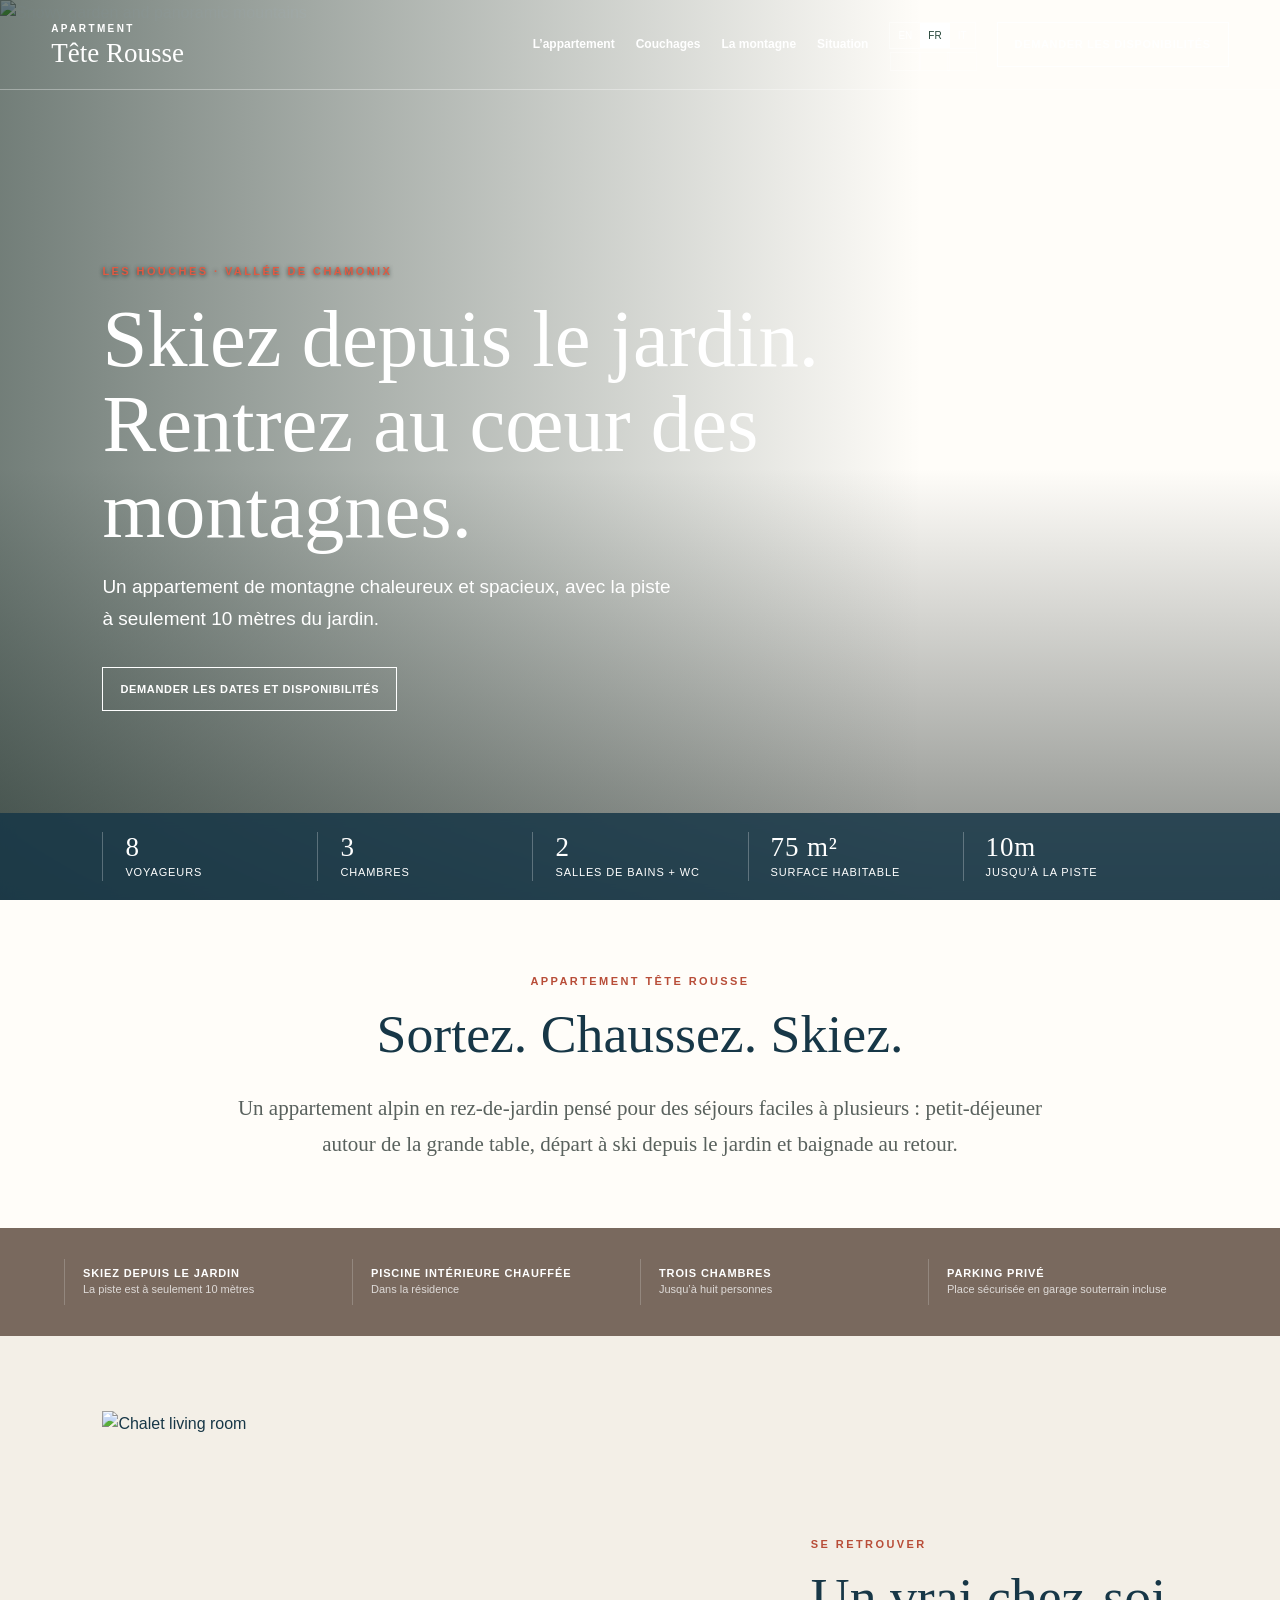
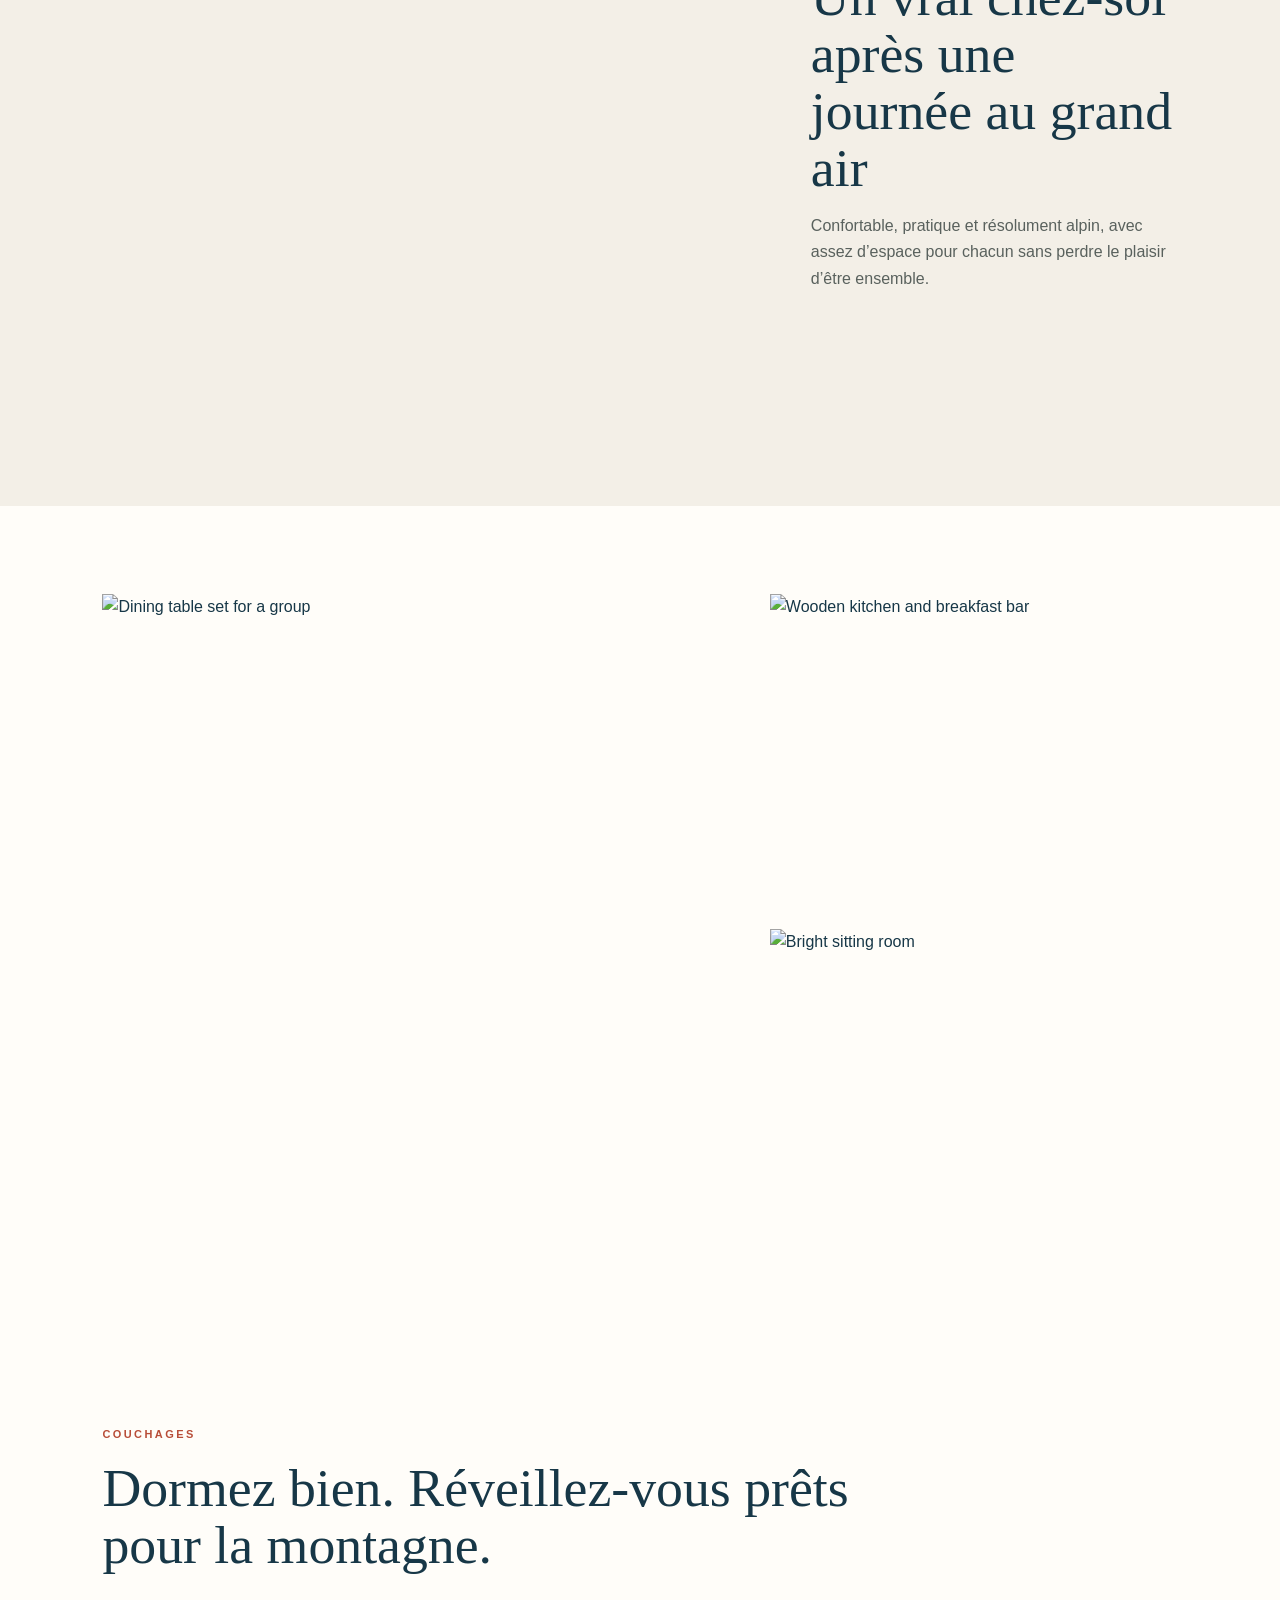
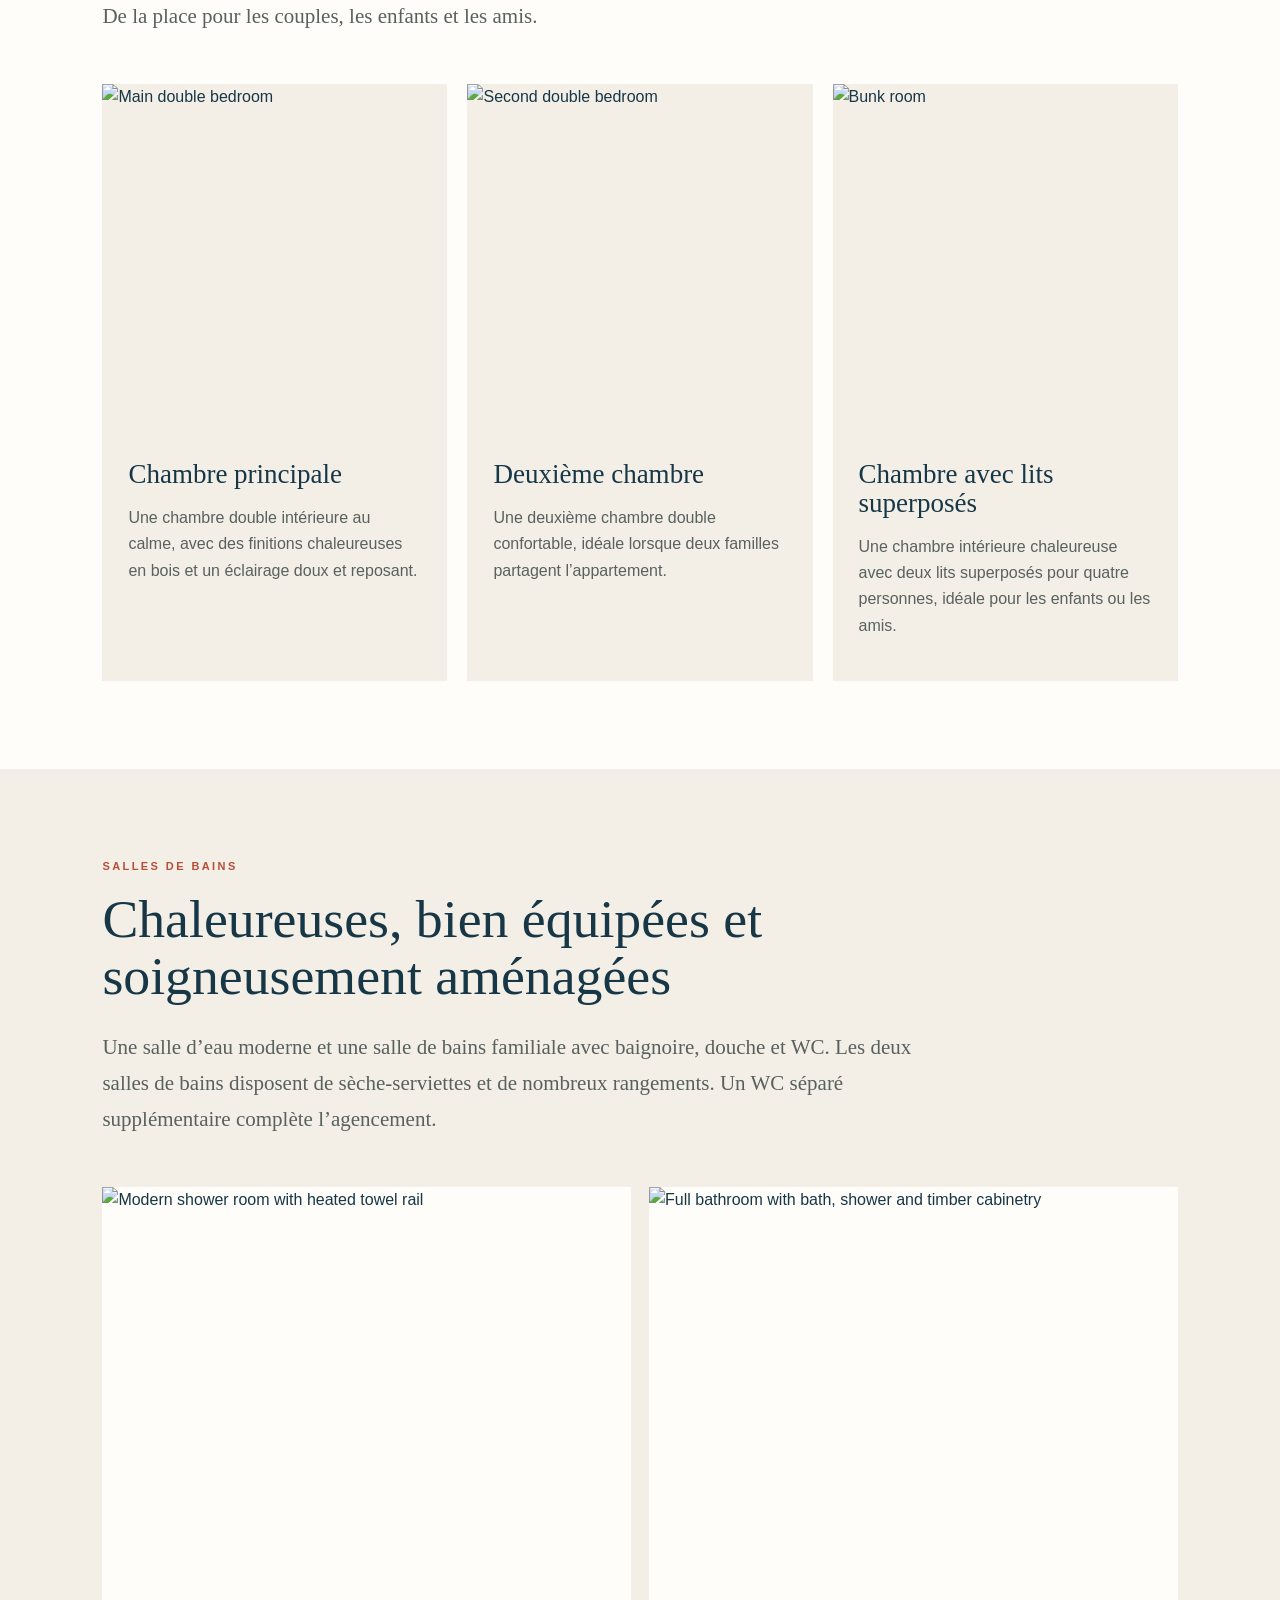
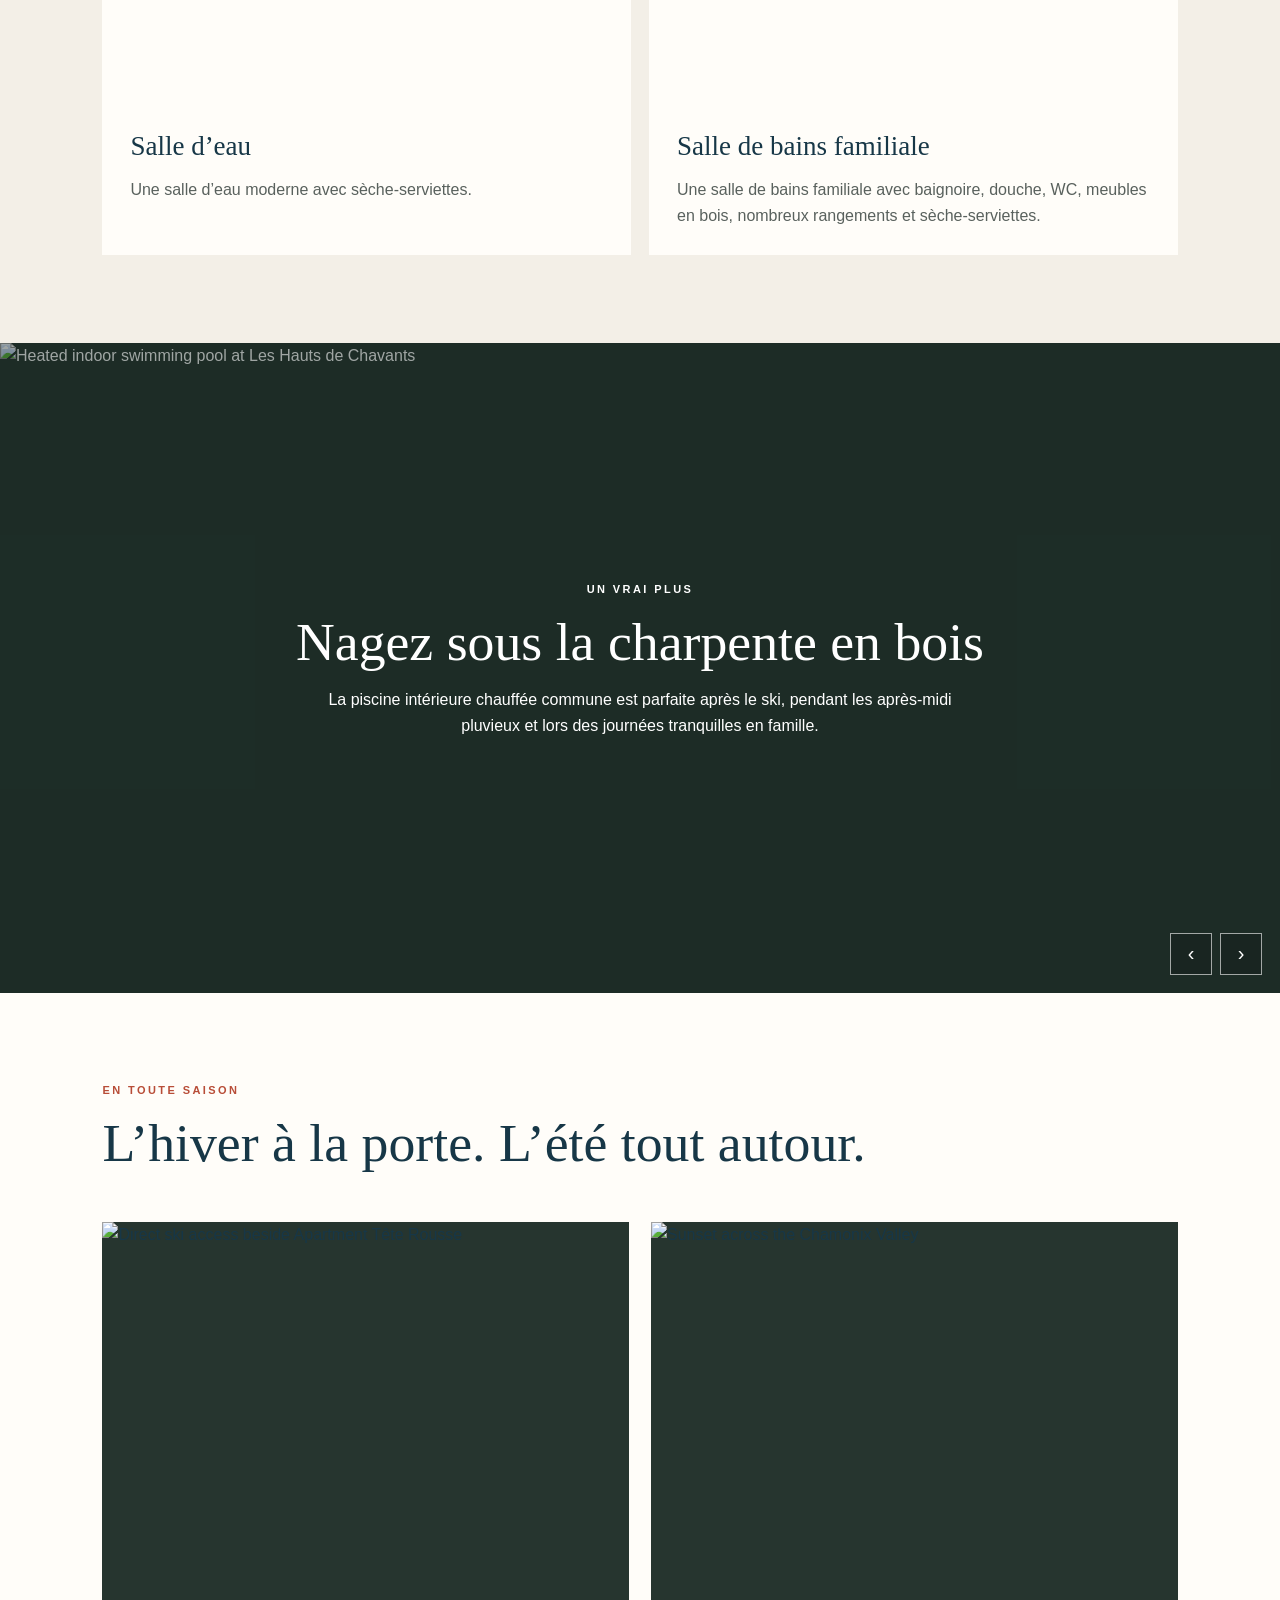
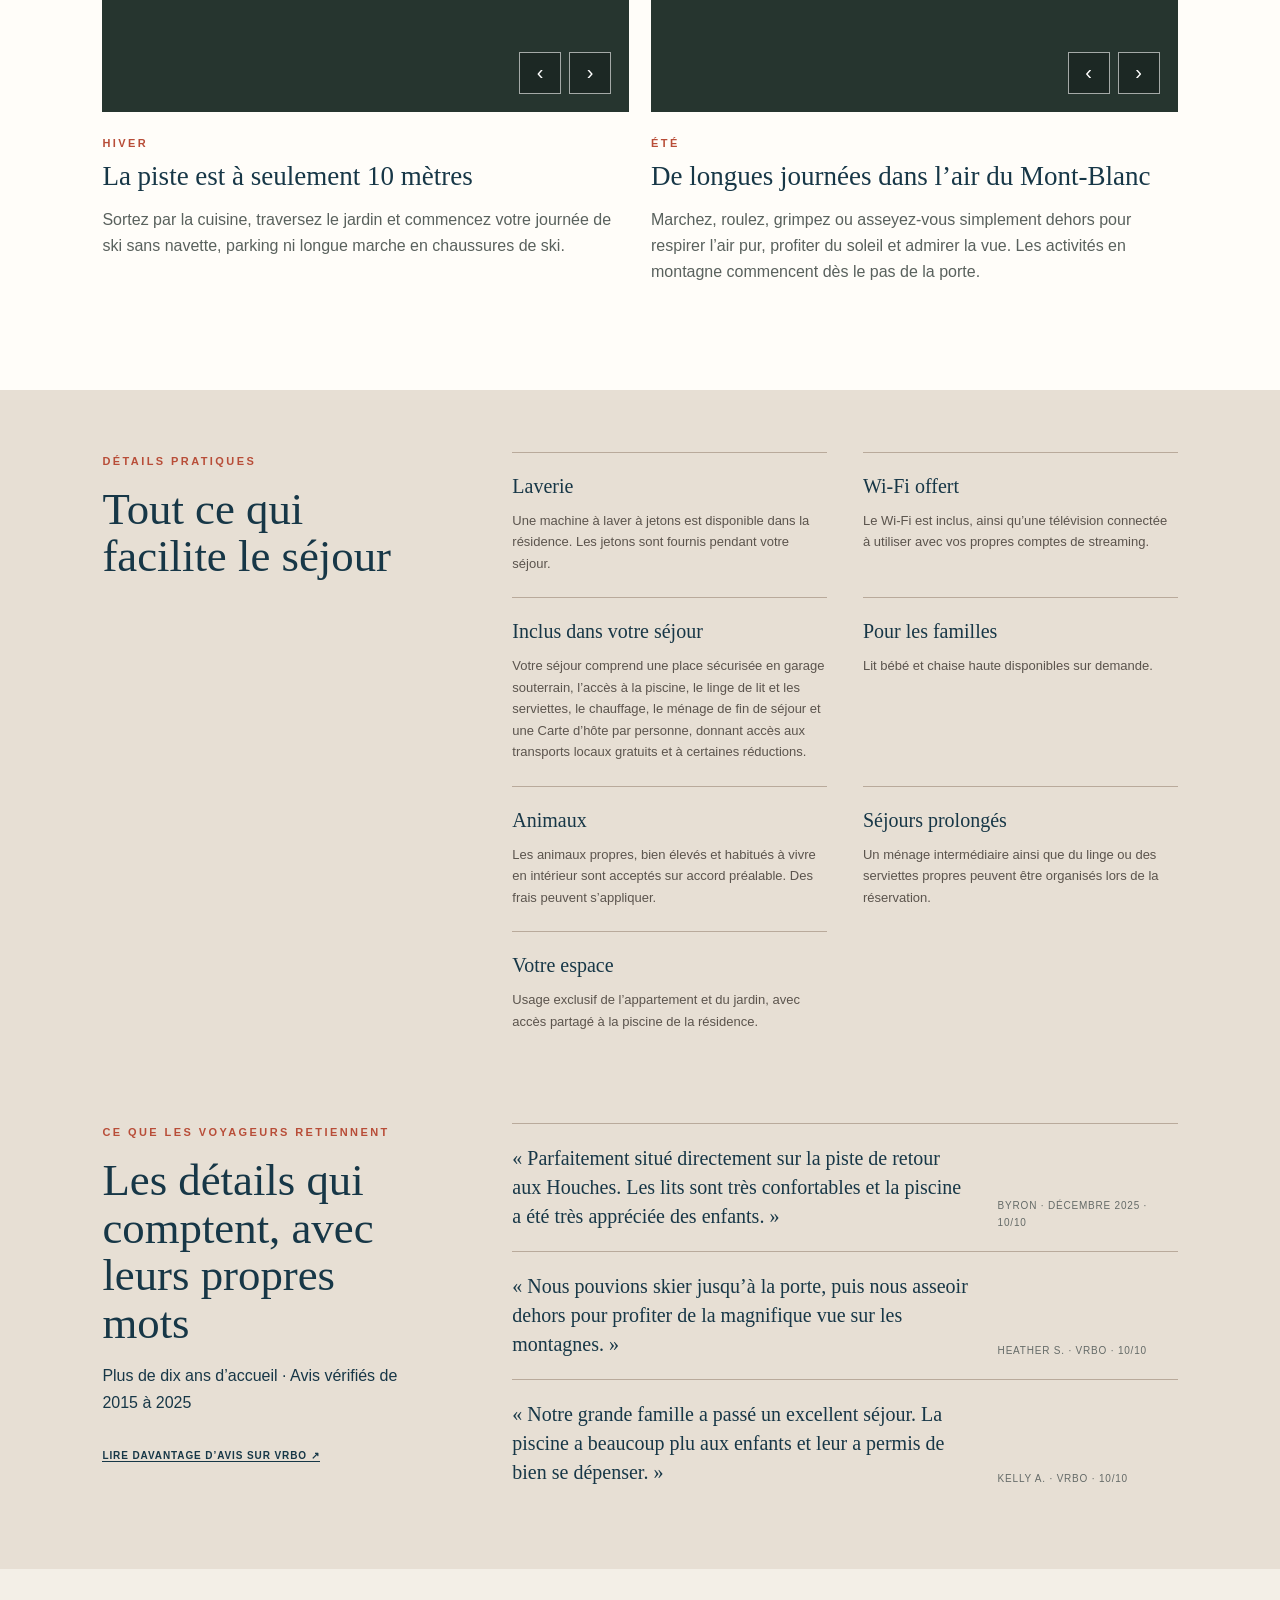
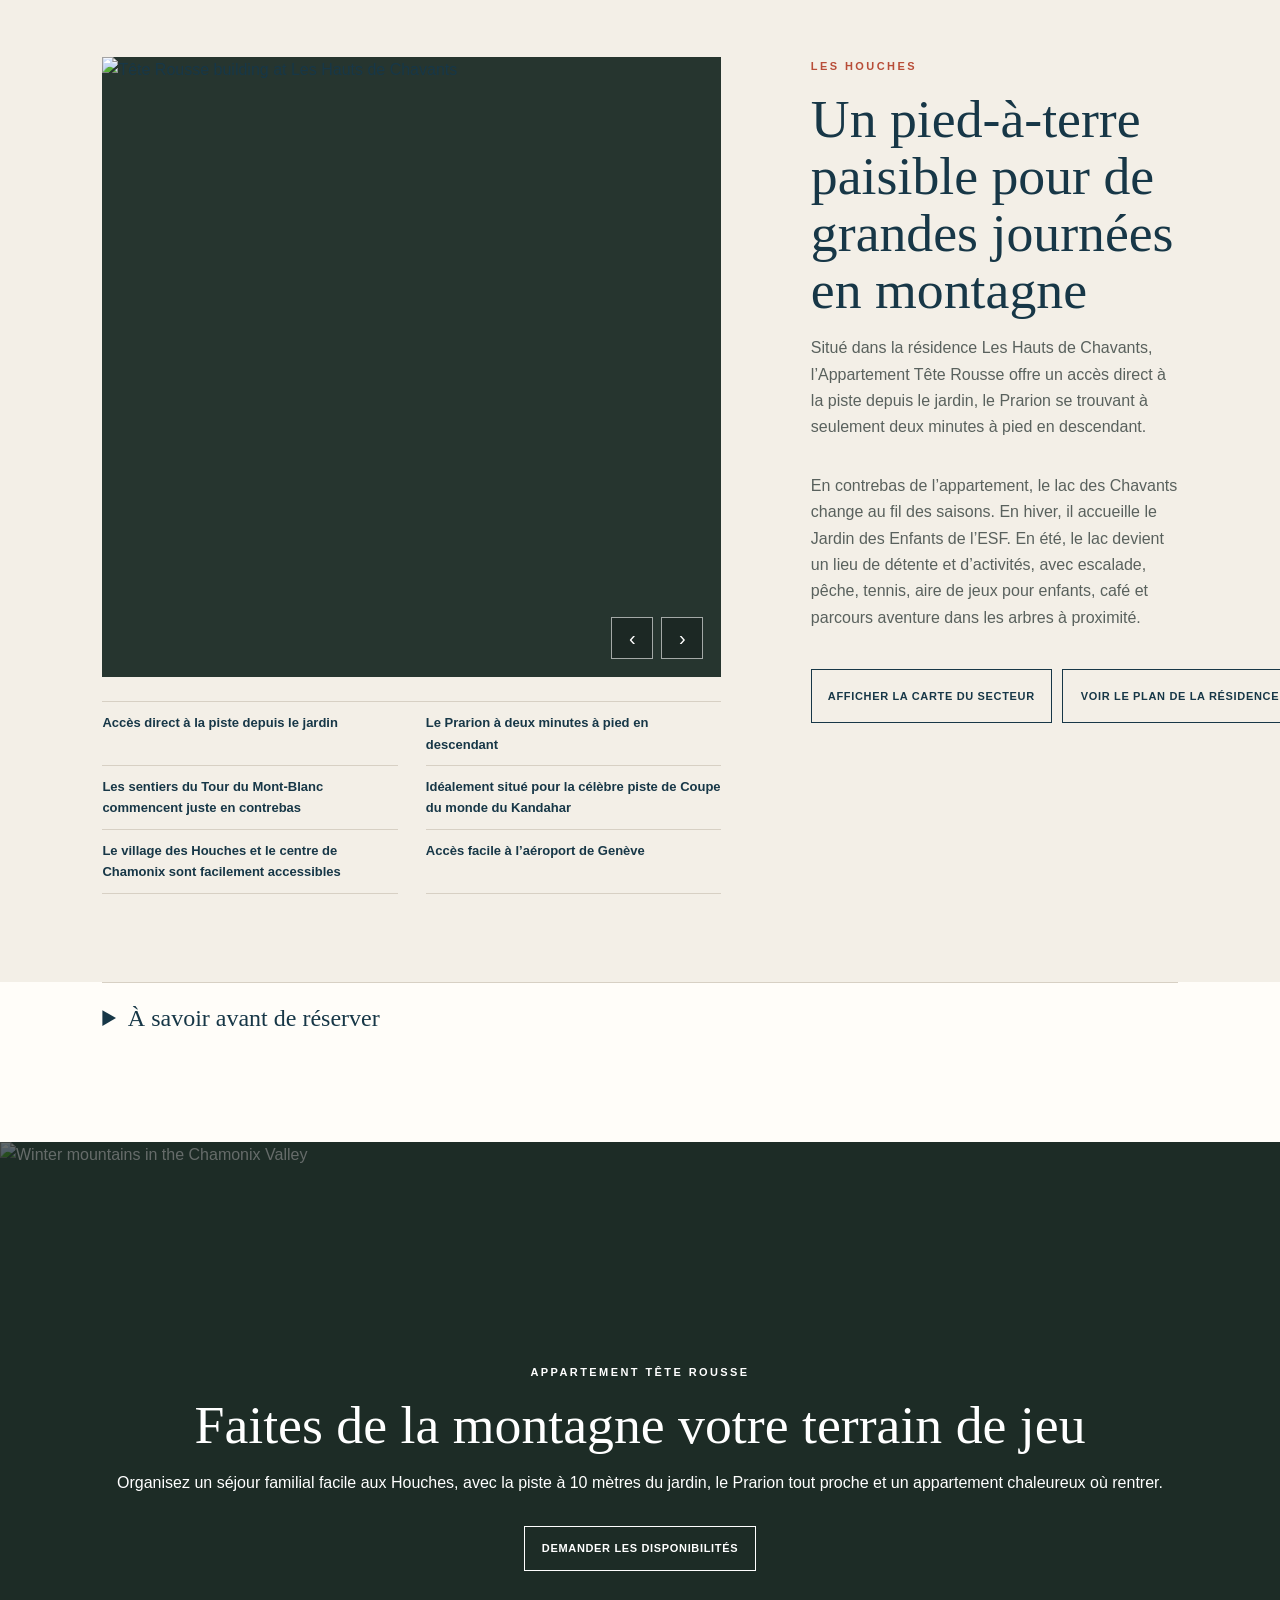
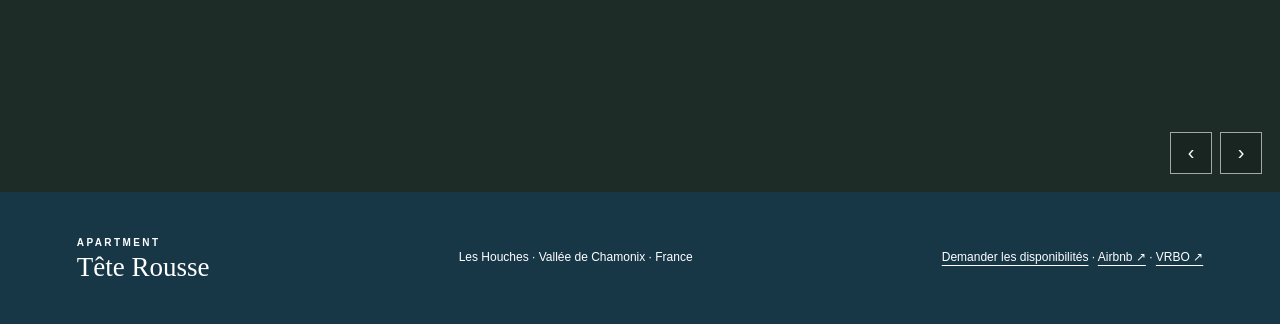
==== commit 8c56b3ee: "Add graphical language flags" ====
--- a/public/fr/index.html
+++ b/public/fr/index.html
@@ -8,8 +8,8 @@
 :root{--ink:#173747;--cream:#f3efe7;--paper:#fffdf9;--pine:#244438;--slate:#173747;--rust:#b84d38;--line:#d7d0c4;--taupe:#79695e}*{box-sizing:border-box}html{scroll-behavior:smooth}body{margin:0;background:var(--paper);color:var(--ink);font:16px/1.65 Arial,sans-serif}img{width:100%;display:block;object-fit:cover}a{color:inherit;text-decoration:none}h1,h2,h3{font-family:Georgia,serif;font-weight:400;line-height:1.06;margin:0}h1{font-size:clamp(48px,6.3vw,94px)}h2{font-size:clamp(36px,4.2vw,63px)}h3{font-size:27px}.header{position:absolute;z-index:10;display:flex;align-items:center;justify-content:space-between;width:100%;min-height:90px;padding:0 4vw;color:#fff;border-bottom:1px solid #ffffff55}.brand{font:27px/.9 Georgia,serif;white-space:nowrap}.brand small{display:block;font:700 10px Arial;letter-spacing:.24em;text-transform:uppercase;margin-bottom:7px}.nav{display:flex;gap:21px;align-items:center;font-size:12px;font-weight:bold}.cta,.button{border:1px solid currentColor;padding:12px 17px;text-transform:uppercase;font-size:11px;font-weight:bold;letter-spacing:.06em}.languages{display:flex;border:1px solid #ffffff66}.languages button{border:0;background:transparent;color:#fff;padding:7px 8px;font-size:10px;cursor:pointer}.languages button.active{background:#fff;color:var(--pine)}.menu{display:none;background:none;color:white;border:1px solid white;padding:8px 12px}.hero{height:min(900px,100vh);min-height:700px;position:relative;color:white}.hero>img{height:100%;object-position:center top}.shade{position:absolute;inset:0;background:linear-gradient(90deg,#10251f96,transparent 72%),linear-gradient(0deg,#111a1685,transparent 48%)}.hero-copy{position:absolute;left:8vw;bottom:21%;max-width:760px}.tag{font-size:11px;font-weight:bold;letter-spacing:.22em;text-transform:uppercase;margin:0 0 16px}.hero-copy p:not(.tag){font-size:19px;max-width:580px}.button{display:inline-block;margin-top:14px}.facts{position:absolute;bottom:0;width:100%;display:grid;grid-template-columns:repeat(5,1fr);padding:19px 8vw;background:#173747d9;backdrop-filter:blur(7px)}.facts span{border-left:1px solid #ffffff44;padding-left:22px;font-size:11px;text-transform:uppercase;letter-spacing:.08em}.facts b{display:block;font:27px Georgia,serif;text-transform:none}.facts i{font-style:normal}.section{padding:88px 8vw}.intro{text-align:center;max-width:1080px;margin:auto;padding-top:72px;padding-bottom:65px}.dark{color:var(--rust)}.hero .tag{color:#e05a43;font-weight:800;text-shadow:0 1px 4px #10251fd9}.split.section{padding-top:75px;padding-bottom:75px}.lead{max-width:860px;margin:28px auto 0;font:21px/1.7 Georgia,serif;color:#59615d}.amenities{display:grid;grid-template-columns:repeat(4,1fr);background:var(--taupe);color:white;padding:31px 5vw}.amenities div{padding:7px 18px;border-left:1px solid #ffffff33}.amenities b,.amenities span{display:block}.amenities b{font:700 11px/1.35 Arial,sans-serif;letter-spacing:.08em;text-transform:uppercase}.amenities span{font-size:11px;opacity:.75}.split,.location{display:grid;grid-template-columns:1.35fr .8fr;gap:7vw;align-items:center;background:var(--cream)}.split img,.location .slider{height:620px}.split p:not(.tag),.location p,.detail-copy p{color:#59615d}.mosaic{display:grid;grid-template-columns:1.6fr 1fr;grid-template-rows:320px 320px;gap:15px}.mosaic img{height:100%}.mosaic .main{grid-row:span 2}.heading{max-width:850px;margin-bottom:50px}.cards{display:grid;grid-template-columns:repeat(3,1fr);gap:20px}.cards article{background:var(--cream)}.cards img{height:350px}.cards div{padding:26px}.cards p,.seasons p{color:#59615d}.bathrooms{background:var(--cream)}.bath-grid{display:grid;grid-template-columns:1fr 1fr;gap:18px}.bath-grid figure{margin:0;background:var(--paper)}.bath-grid img{height:520px}.bath-grid figcaption{padding:25px 28px}.bath-grid figcaption p{margin-bottom:0;color:#59615d}.bath-lead,.section-lead{margin:25px 0 0;text-align:left}.bath-note{display:grid;grid-template-columns:1fr 1fr;gap:40px;margin-top:35px}.slider{position:relative;overflow:hidden;background:#26352f}.slider img{position:absolute;inset:0;height:100%;opacity:0;transition:opacity .8s}.slider img.active{opacity:1}.slider-controls{position:absolute;z-index:2;right:18px;bottom:18px;display:flex;gap:8px}.slider-controls button{width:42px;height:42px;border:1px solid #ffffff99;background:#17211eaa;color:white;font-size:20px;cursor:pointer}.pool{height:650px;position:relative;color:#fff}.pool .slider{height:100%}.pool .slider:after,.final .slider:after{content:"";position:absolute;inset:0;background:#10201a66;pointer-events:none}.overlay{position:absolute;z-index:3;inset:0;display:flex;flex-direction:column;align-items:center;justify-content:center;text-align:center;padding:35px;pointer-events:none}.overlay a{pointer-events:auto}.footer-actions a{text-decoration:underline;text-underline-offset:4px}.overlay p:last-child{max-width:630px}.season-grid{display:grid;grid-template-columns:1fr 1fr;gap:22px}.season-slider{height:490px}.season-grid .tag{margin:22px 0 10px}.season-grid .tag.dark{color:var(--rust)}.season-grid h3{margin-top:0}.practical{display:grid;grid-template-columns:minmax(250px,.65fr) 1.35fr;gap:7vw;align-items:start;background:#e7dfd4;color:var(--ink)}.practical .heading{max-width:520px;margin:0}.practical .tag{color:var(--rust)}.practical .heading h2{font-size:clamp(36px,3.5vw,54px)}.practical-grid{display:grid;grid-template-columns:repeat(2,1fr);gap:0 36px}.practical-grid article{padding:23px 0;border-top:1px solid #b9aa9b}.practical-grid h3{font-size:20px}.practical-grid p{font-size:13px;color:#5b544d;margin-bottom:0}.practical,.reviews{padding-top:62px;padding-bottom:62px}.practical{padding-bottom:34px}.reviews{padding-top:34px}.reviews{display:grid;grid-template-columns:minmax(250px,.65fr) 1.35fr;gap:7vw;align-items:start;background:#e7dfd4}.reviews .heading{max-width:520px;margin:0}.reviews .heading h2{font-size:clamp(36px,3.5vw,54px)}.review-grid{display:grid;grid-template-columns:1fr}.review-grid blockquote{margin:0;padding:20px 0;display:grid;grid-template-columns:1fr 180px;gap:25px;align-items:end;border-top:1px solid #b9aa9b}.review-grid blockquote p{font:20px/1.45 Georgia,serif;margin:0}.review-grid cite{font-style:normal;font-size:10px;text-transform:uppercase;letter-spacing:.08em;color:#656b68}.reviews-link{display:inline-block;margin-top:18px;border-bottom:1px solid currentColor;font:700 10px Arial,sans-serif;letter-spacing:.09em;text-transform:uppercase}.location ul{padding:0;list-style:none;border-top:1px solid var(--line)}.location{align-items:start}.location-media,.location-copy{min-width:0}.location-copy{min-height:620px;display:flex;flex-direction:column}.location-media ul{margin:24px 0 0;display:grid;grid-template-columns:repeat(2,1fr);column-gap:28px}.location-actions{display:flex;align-items:stretch;gap:10px;margin-top:auto;padding-top:22px}.location-actions summary,.location-actions .plan-button{display:flex;align-items:center;justify-content:center;height:54px;padding:0 18px;white-space:nowrap}.location .tag.dark,.seasons>.heading .tag.dark{color:var(--rust)}.location .slider img[src$="apartment-tete-rousse-mountain-view.webp"]{object-position:center 22%}.location li{padding:10px 0;border-bottom:1px solid var(--line);font-size:13px;font-weight:bold}.map-pop{margin-top:0}.map-pop summary{cursor:pointer;display:inline-block;border:1px solid var(--ink);padding:11px 16px;text-transform:uppercase;font-size:11px;font-weight:bold;letter-spacing:.06em}.map-pop iframe{width:100%;height:360px;border:0;margin-top:20px}.location-actions .map-pop summary,.location-actions .plan-button{display:flex;align-items:center;justify-content:center;text-align:center}.plan-button{margin:0;background:transparent;color:var(--ink);cursor:pointer}.plan-modal{position:fixed;z-index:50;inset:0;display:none;align-items:center;justify-content:center;padding:30px;background:#101817dc}.plan-modal.open{display:flex}.plan-dialog{position:relative;width:min(1000px,94vw);max-height:92vh;overflow:auto;background:var(--paper);padding:18px;box-shadow:0 24px 80px #0008}.plan-dialog img{max-height:74vh;object-fit:contain}.plan-dialog p{margin:15px 4px 2px;color:#59615d}.plan-close{position:absolute;z-index:2;top:25px;right:25px;width:42px;height:42px;border:1px solid #fff;background:#17211ed9;color:#fff;font-size:25px;cursor:pointer}.good{padding-top:0}.good details{border-top:1px solid var(--line);padding:22px 0}.good summary{font:24px Georgia,serif;cursor:pointer}.good .columns{columns:2;column-gap:50px;color:#59615d}.final{height:650px;position:relative;color:#fff}.final .slider{height:100%}.final .slider img{height:100%;filter:brightness(.62);object-position:center 66%}.final .slider img[src*="summer-mountain-view-hero"]{object-position:center 38%}.final .slider-controls{z-index:4}footer{display:flex;justify-content:space-between;align-items:center;background:var(--slate);color:#fff;padding:45px 6vw;font-size:12px}
 @media(max-width:1000px){.header{height:74px}.menu{display:block}.nav{display:none;position:absolute;top:74px;left:0;right:0;flex-direction:column;align-items:flex-start;background:#17211ef7;padding:25px}.nav.open{display:flex}.facts{padding:16px 5vw}.amenities{grid-template-columns:repeat(3,1fr);gap:18px}.section{padding:75px 6vw}.split,.location{grid-template-columns:1fr}.split img,.location .slider{height:480px}.cards{grid-template-columns:1fr 1fr}.cards article:last-child{grid-column:span 2}.practical{grid-template-columns:1fr}.practical .heading{margin-bottom:30px}.practical-grid{grid-template-columns:1fr 1fr}.reviews{grid-template-columns:1fr}.reviews .heading{margin-bottom:30px}.reviews-link{grid-column:1}.review-grid{grid-template-columns:1fr}}
 @media(max-width:580px){.location-actions{display:grid;grid-template-columns:1fr}.location-actions>*{width:100%}.location-actions summary,.location-actions .plan-button{width:100%}.location-media ul{grid-template-columns:1fr}.hero{height:auto;min-height:0}.hero>img{position:absolute;inset:0;height:760px}.hero .shade{height:760px;bottom:auto}.hero .tag{font-size:12px;line-height:1.4}.hero-copy{position:relative;z-index:1;left:auto;right:auto;bottom:auto;min-height:760px;padding:180px 6vw 52px;display:flex;flex-direction:column;justify-content:flex-end}.hero-copy .button{align-self:flex-start}.facts{position:relative;bottom:auto;grid-template-columns:1fr 1fr;gap:15px}.amenities{grid-template-columns:1fr 1fr}.mosaic{grid-template-columns:1fr;grid-template-rows:370px 250px 250px}.mosaic .main{grid-row:auto}.cards,.season-grid,.bath-grid,.bath-note,.practical-grid{grid-template-columns:1fr}.cards article:last-child{grid-column:auto}.cards img{height:290px}.bath-grid img{height:340px}.season-slider{height:340px}.review-grid blockquote{grid-template-columns:1fr;gap:12px}.pool,.final{height:560px}.good .columns{columns:1}footer{flex-direction:column;align-items:flex-start;gap:20px}}
-</style></head><body>
-<header class="header"><a class="brand" href="#top"><small>Apartment</small>Tête Rousse</a><button class="menu">Menu</button><nav class="nav"><a href="#apartment" data-i18n="navApartment">The apartment</a><a href="#sleeping" data-i18n="navSleeping">Sleeping</a><a href="#mountains" data-i18n="navMountains">The mountains</a><a href="#location" data-i18n="navLocation">Location</a><div class="languages" aria-label="Language"><button class="active" data-lang="en"><span aria-hidden="true">🇬🇧</span> EN</button><button data-lang="fr"><span aria-hidden="true">🇫🇷</span> FR</button><button data-lang="it"><span aria-hidden="true">🇮🇹</span> IT</button></div><a class="cta" href="/fr/book-now" data-i18n="availability">Request availability</a></nav></header>
+.languages{position:relative;margin-bottom:19px}.languages button{position:relative}.languages .flag{position:absolute;top:calc(100% + 5px);left:50%;width:28px;height:17px;object-fit:cover;transform:translateX(-50%);box-shadow:0 0 0 1px #ffffff55}</style></head><body>
+<header class="header"><a class="brand" href="#top"><small>Apartment</small>Tête Rousse</a><button class="menu">Menu</button><nav class="nav"><a href="#apartment" data-i18n="navApartment">The apartment</a><a href="#sleeping" data-i18n="navSleeping">Sleeping</a><a href="#mountains" data-i18n="navMountains">The mountains</a><a href="#location" data-i18n="navLocation">Location</a><div class="languages" aria-label="Language"><button class="active" data-lang="en"><span>EN</span><img class="flag" src="/assets/flags/gb.svg" alt=""></button><button data-lang="fr"><span>FR</span><img class="flag" src="/assets/flags/fr.svg" alt=""></button><button data-lang="it"><span>IT</span><img class="flag" src="/assets/flags/it.svg" alt=""></button></div><a class="cta" href="/fr/book-now" data-i18n="availability">Request availability</a></nav></header>
 <main id="top"><section class="hero"><img src="/assets/images/apartment-tete-rousse-les-houches-ski-access.webp" alt="Snowy garden and panoramic mountains" fetchpriority="high" decoding="async"><div class="shade"></div><div class="hero-copy"><p class="tag" data-i18n="place">Les Houches · Chamonix Valley</p><h1 data-i18n="heroTitle">Ski from the garden. Come home to the mountains.</h1><p data-i18n="heroText">A warm, spacious mountain apartment with the piste just 10 metres from the garden.</p><a class="button" href="/fr/book-now" data-i18n="viewDates">Request dates & availability</a></div><div class="facts"><span><b>8</b><i data-i18n="guests">guests</i></span><span><b>3</b><i data-i18n="bedrooms">bedrooms</i></span><span><b>2</b><i data-i18n="bathroomsStat">bathrooms + WC</i></span><span><b>75 m²</b><i data-i18n="floorArea">floor area</i></span><span><b>10m</b><i data-i18n="piste">to piste</i></span></div></section>
 <section class="intro section" id="apartment"><p class="tag dark" data-i18n="introTag">Apartment Tête Rousse</p><h2 data-i18n="introTitle">Step outside. Clip in. Ski away.</h2><p class="lead" data-i18n="introText">A ground-floor alpine apartment made for easy days together: breakfast around the big table, skiing straight from the garden, and a swim when you come home.</p></section>
 <section class="amenities"><div><b data-i18n="a1">Ski from the garden</b><span data-i18n="a1s">The piste is just 10 metres away</span></div><div><b data-i18n="a2">Heated indoor pool</b><span data-i18n="a2s">Within the residence</span></div><div><b data-i18n="a4">Three bedrooms</b><span data-i18n="a4s">Sleeps up to eight</span></div><div><b data-i18n="a3">Private parking</b><span data-i18n="a3s">Secure underground space included</span></div></section>
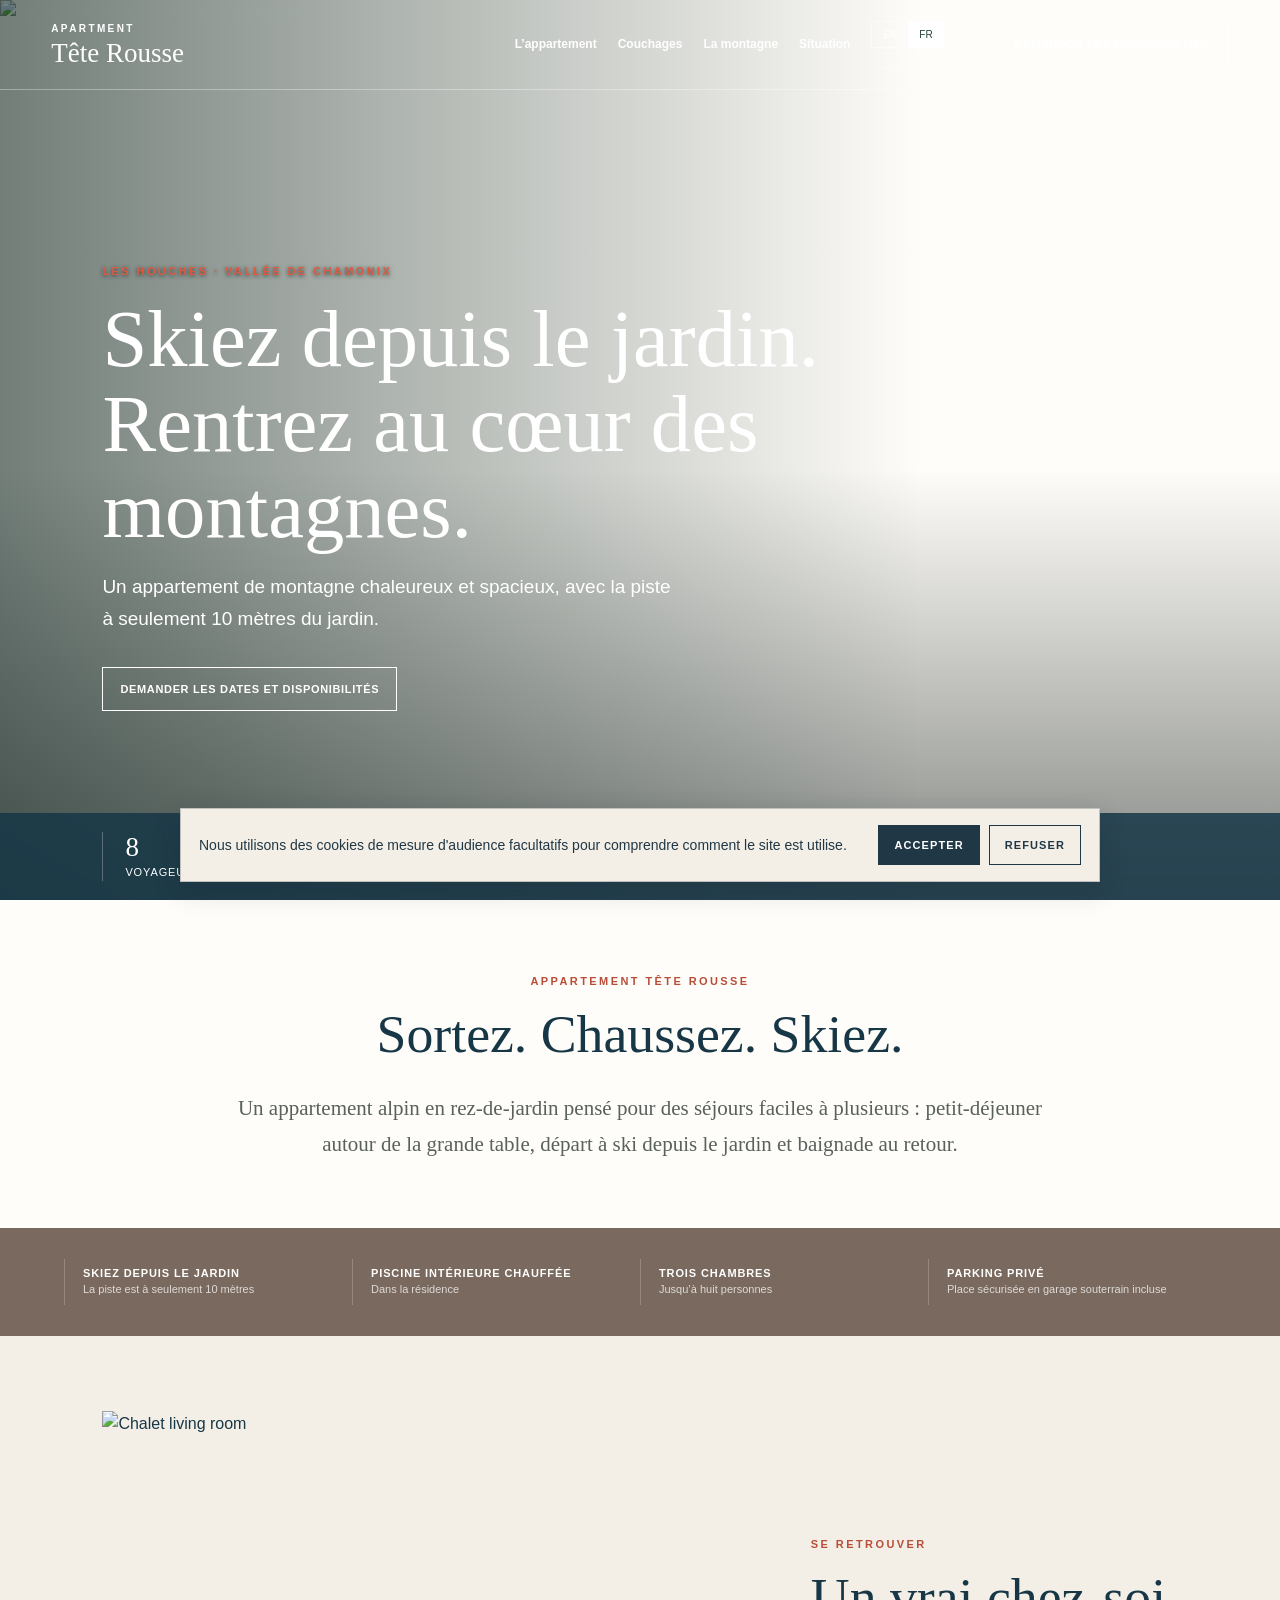
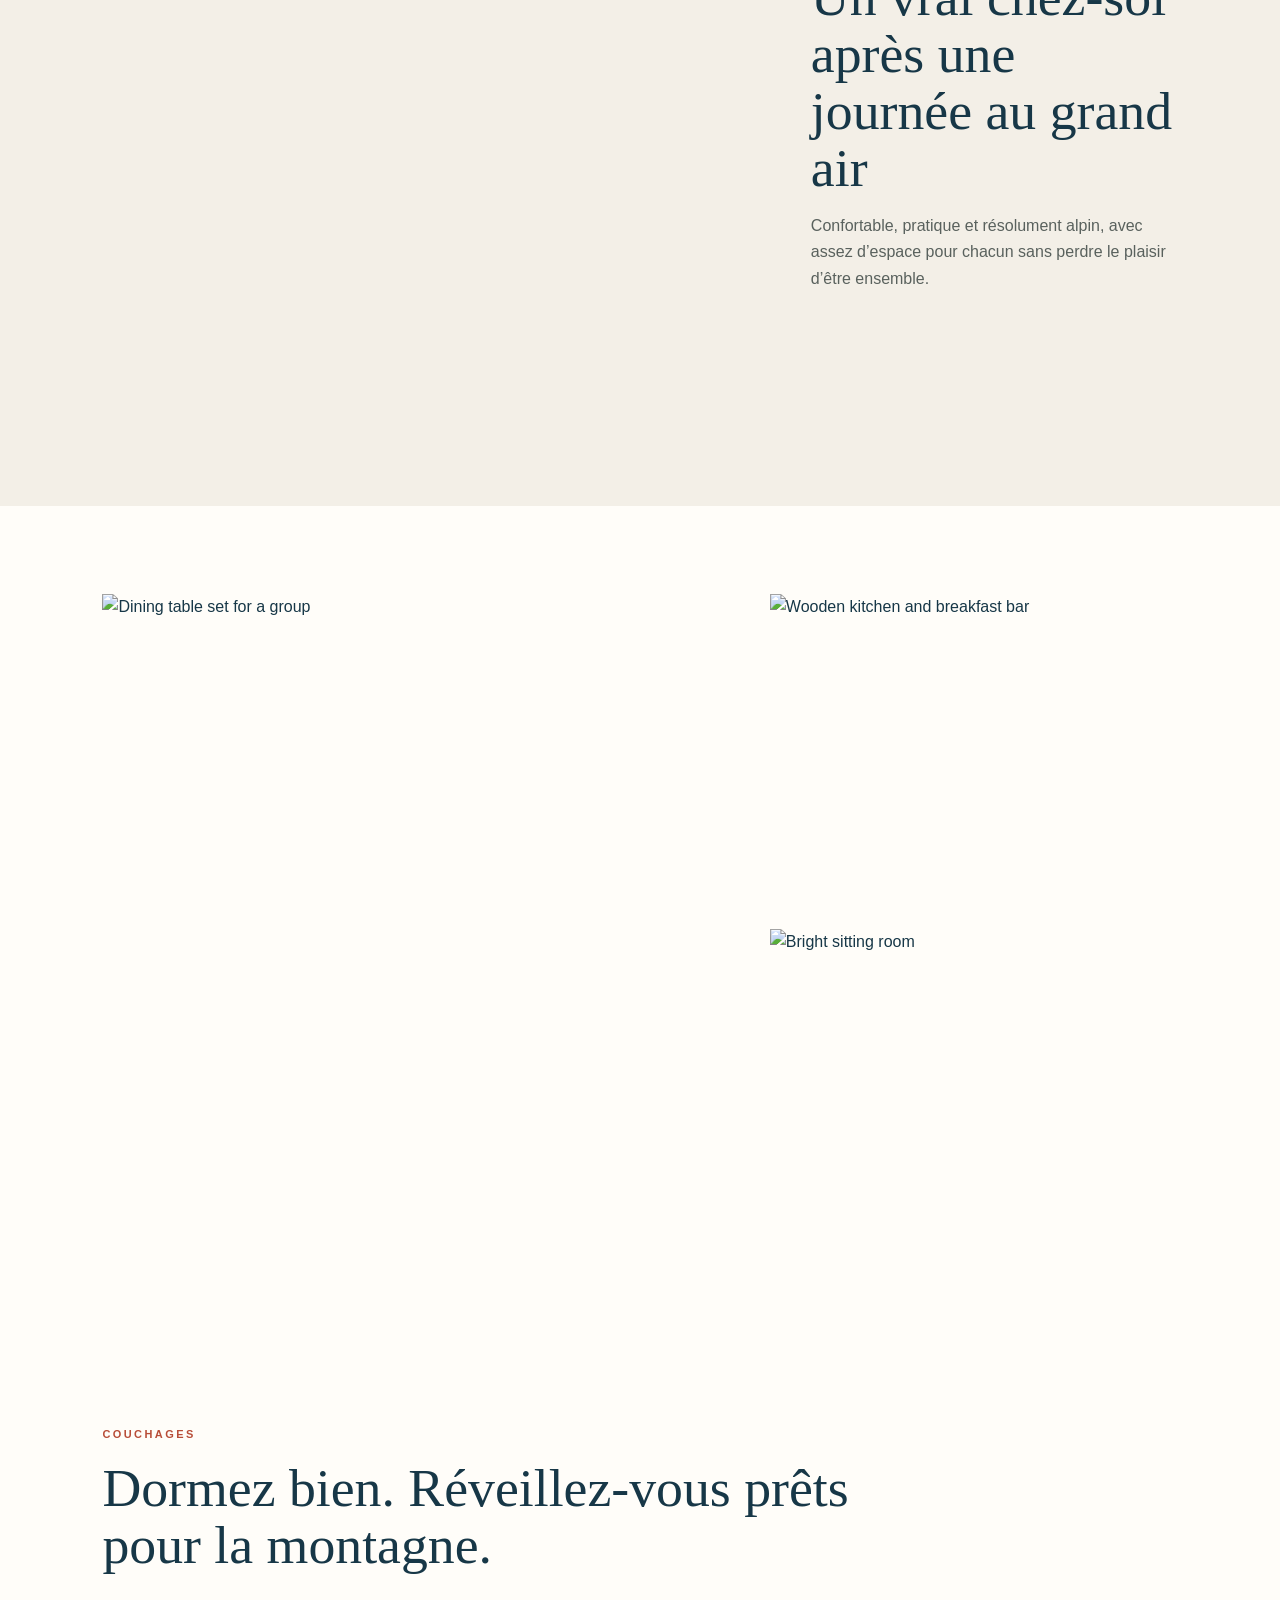
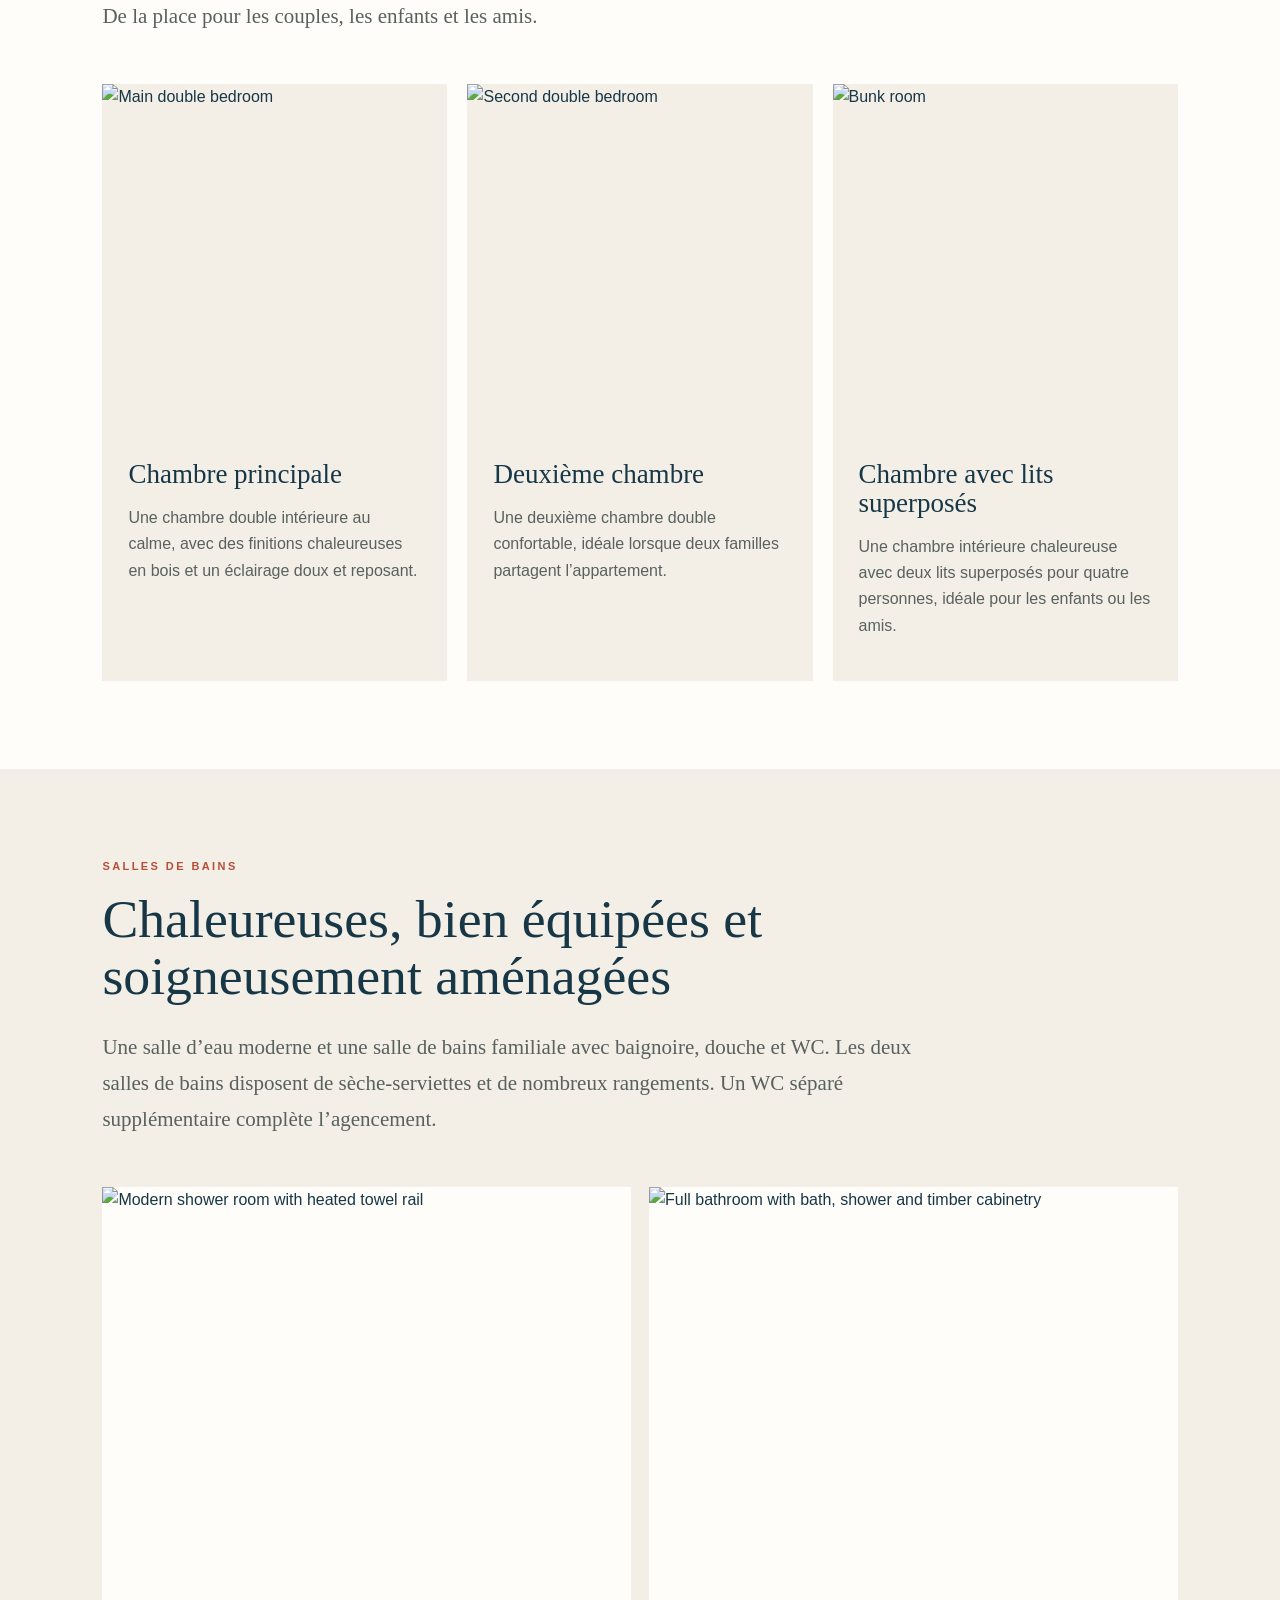
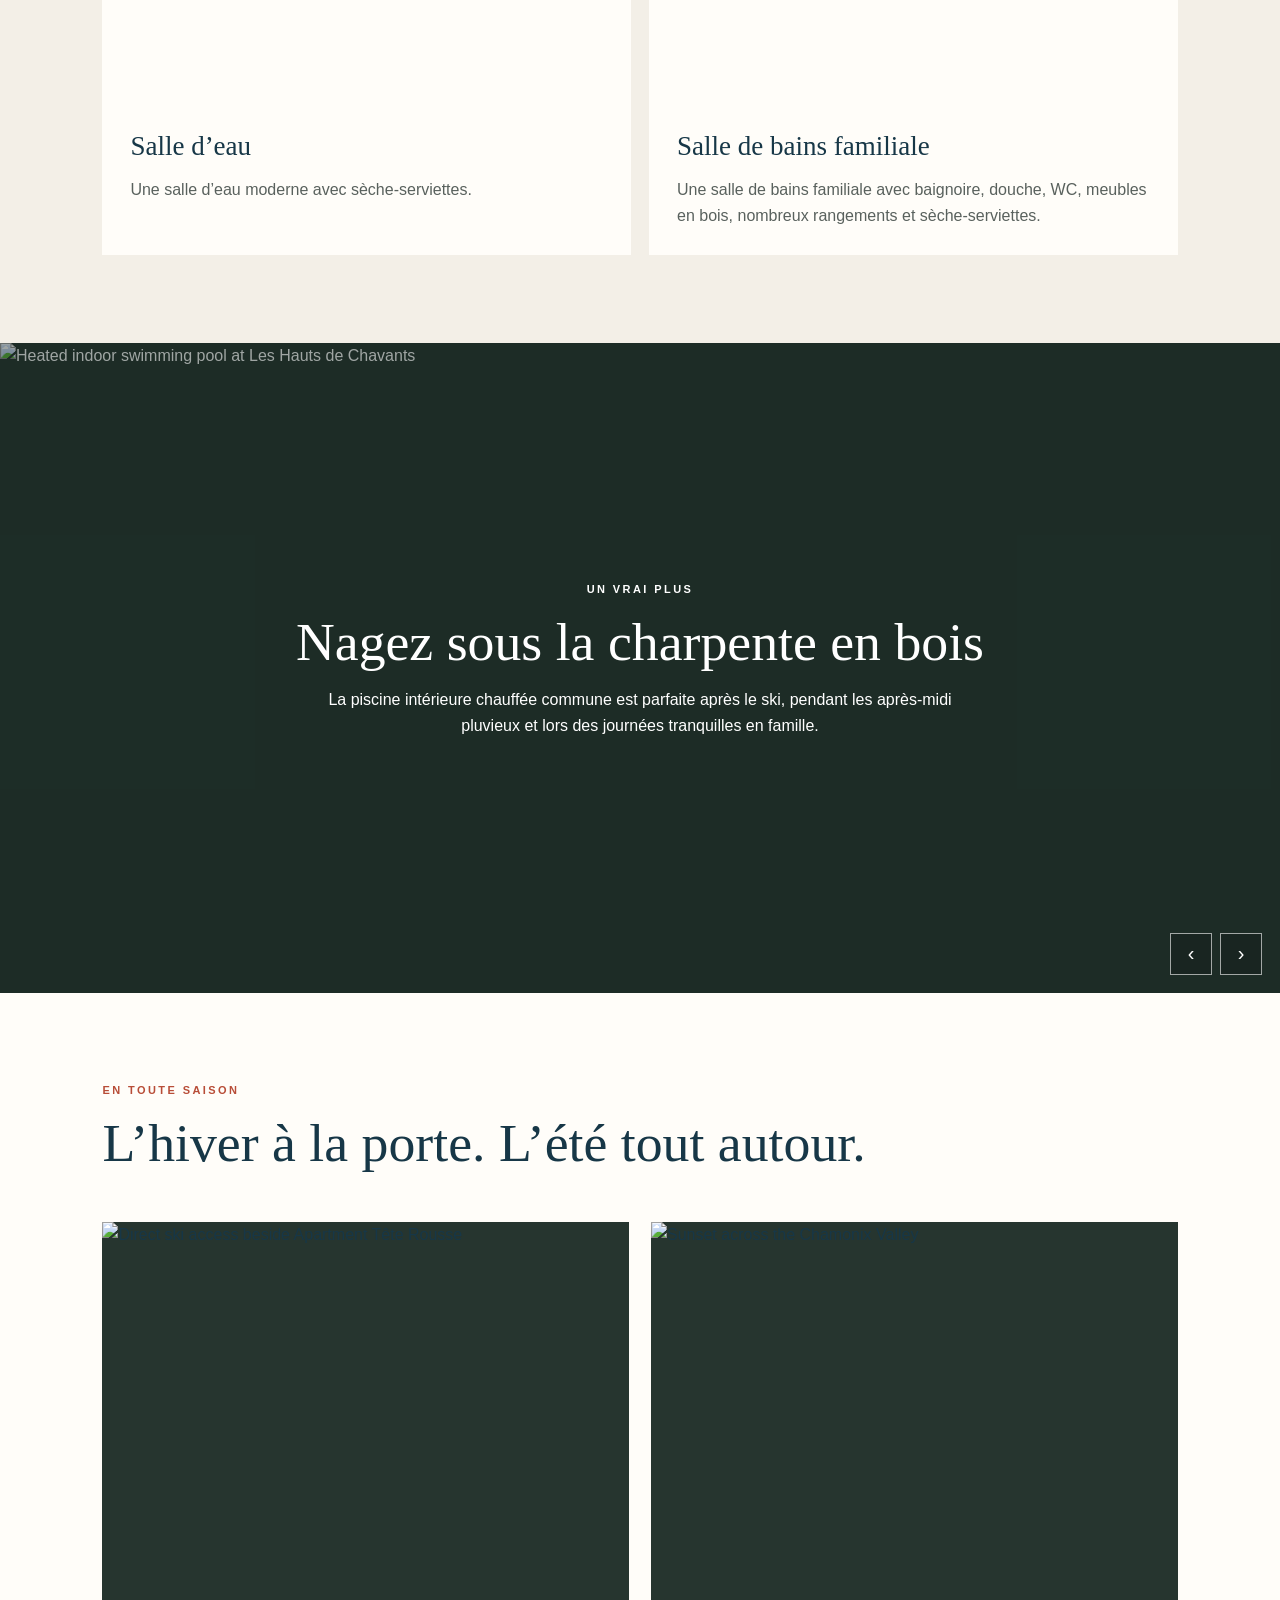
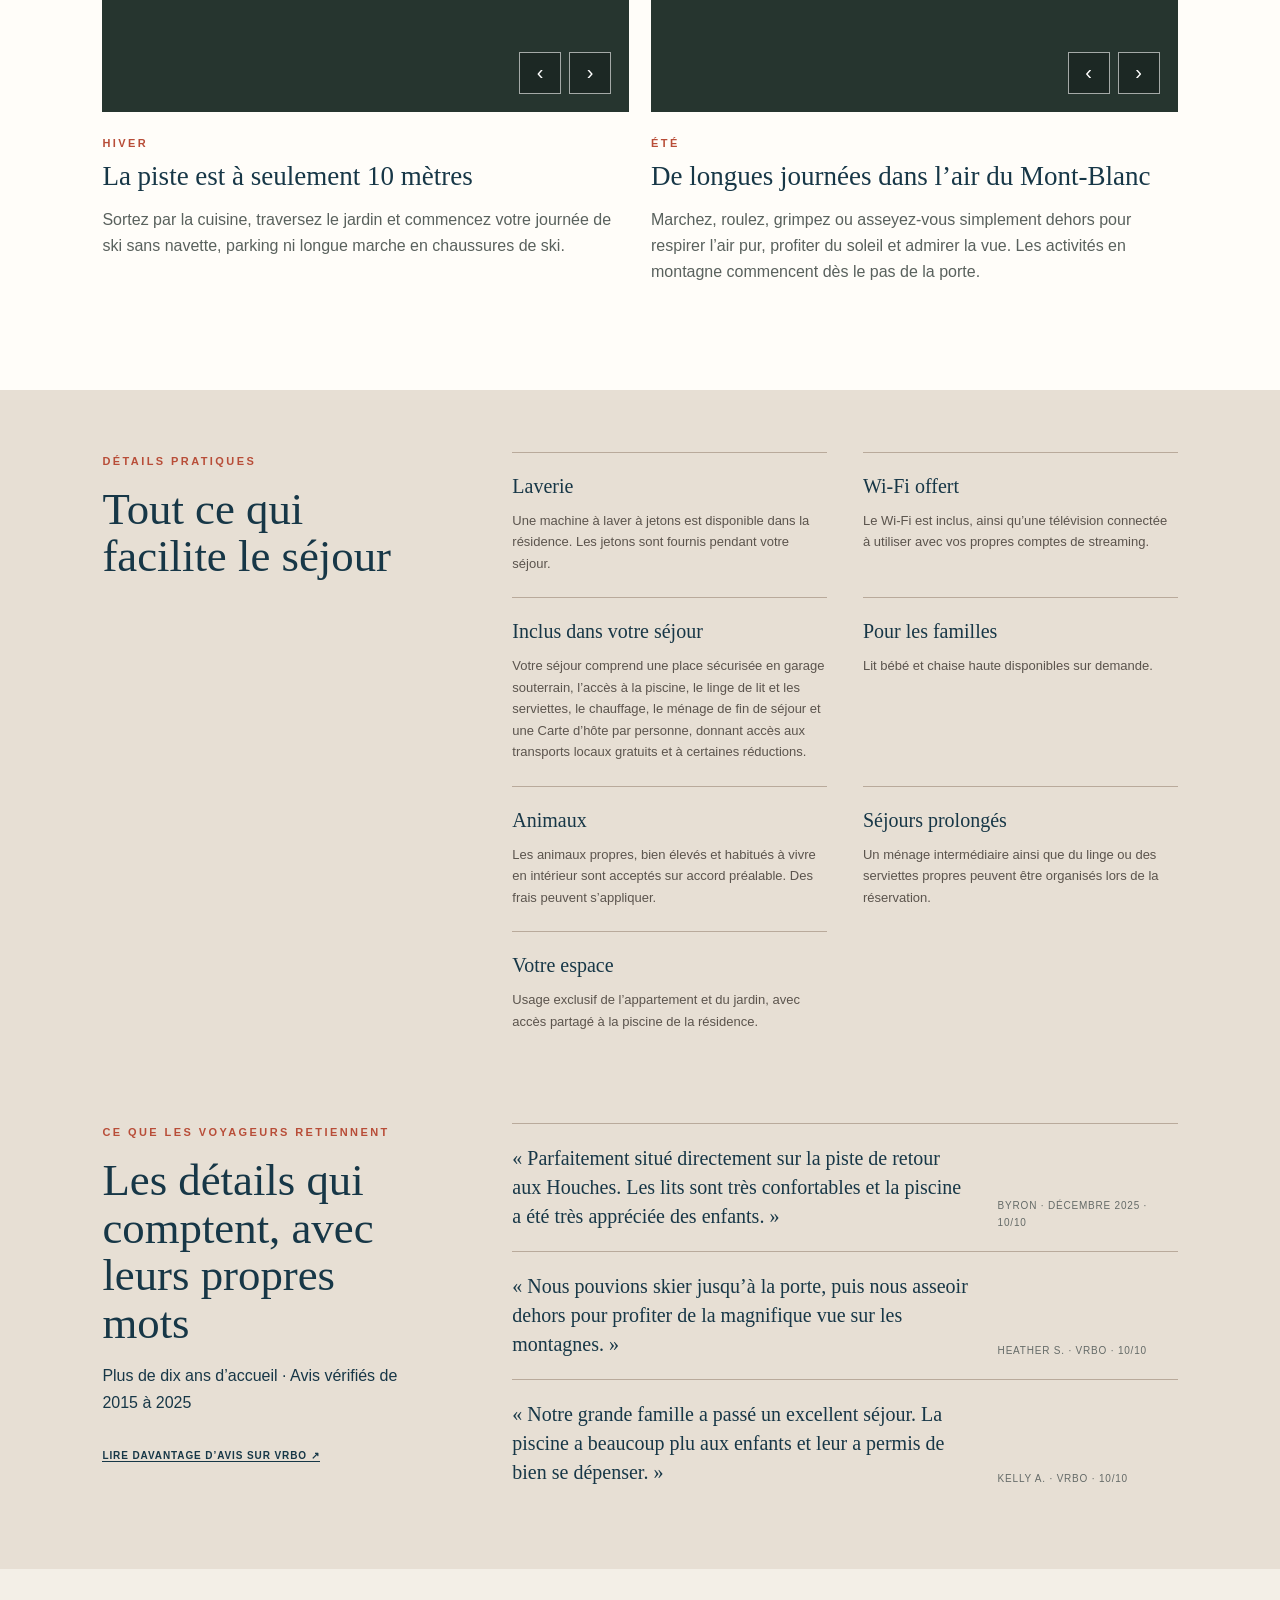
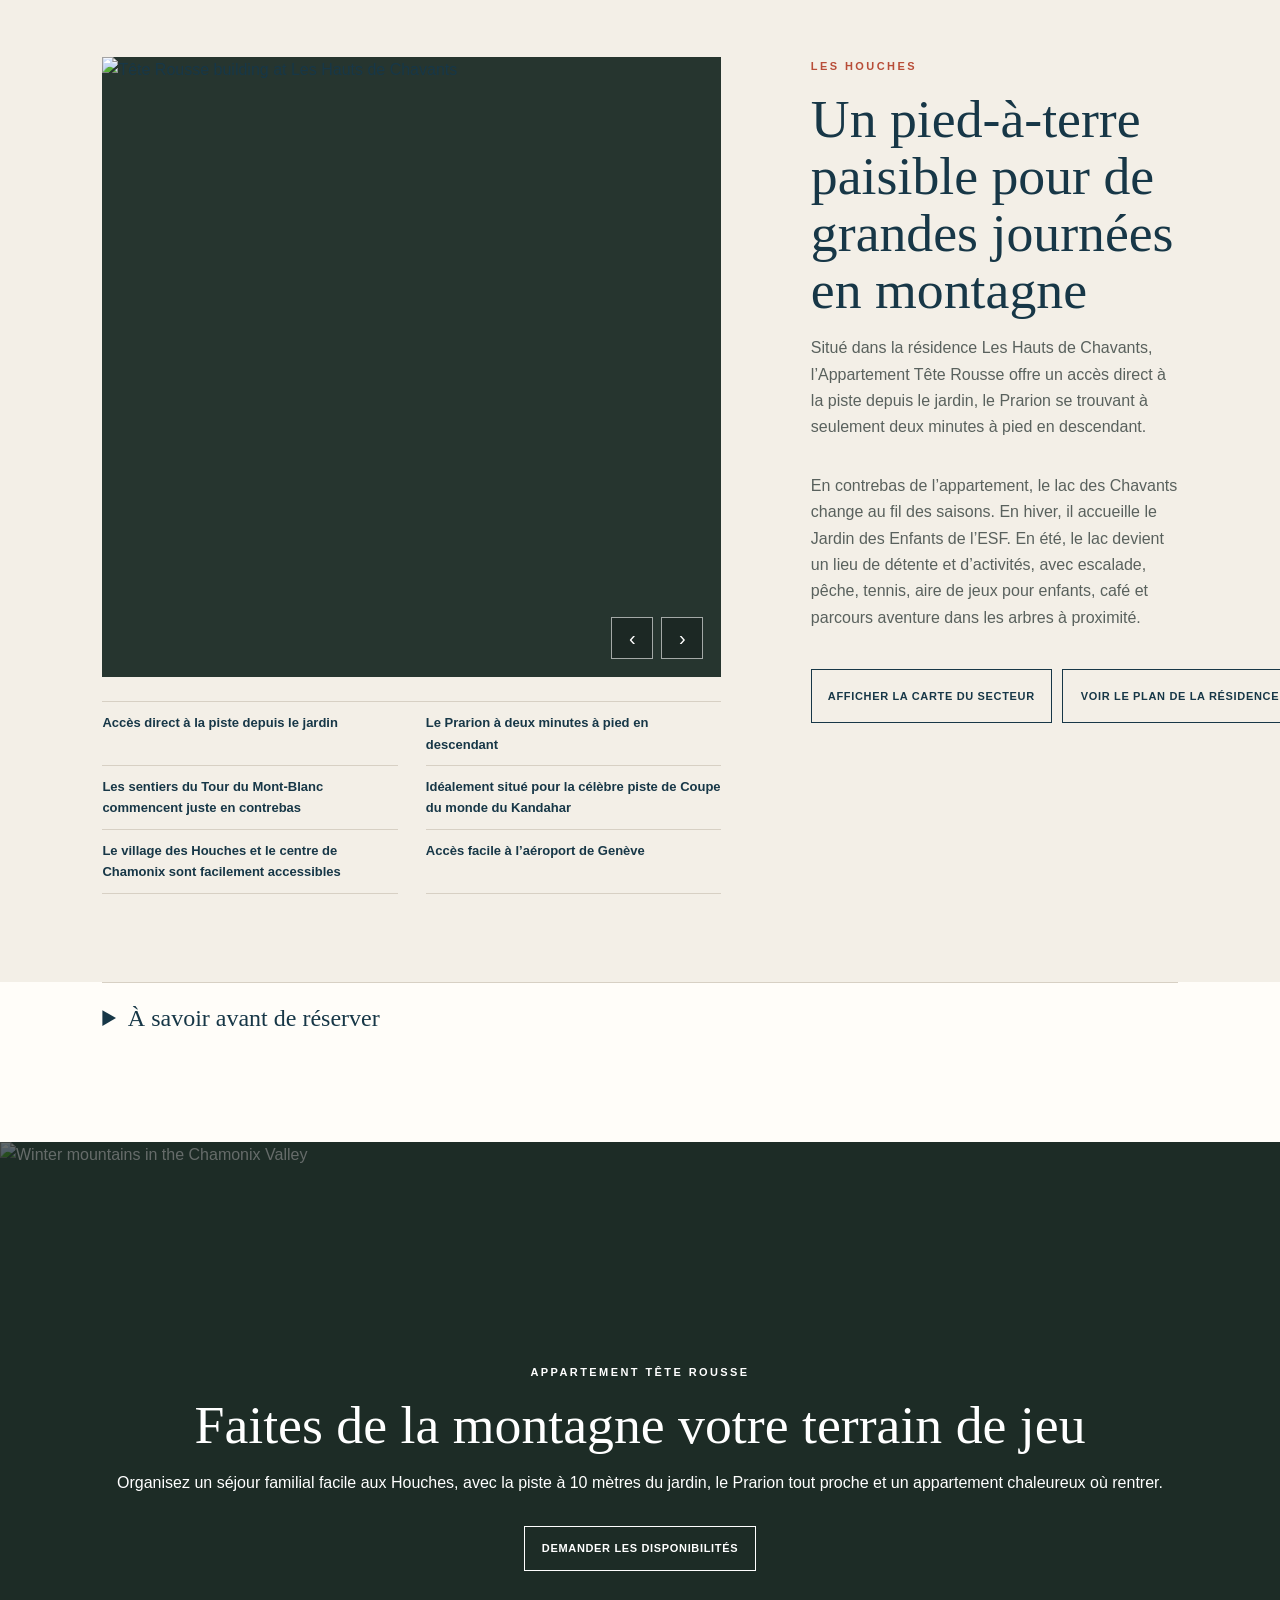
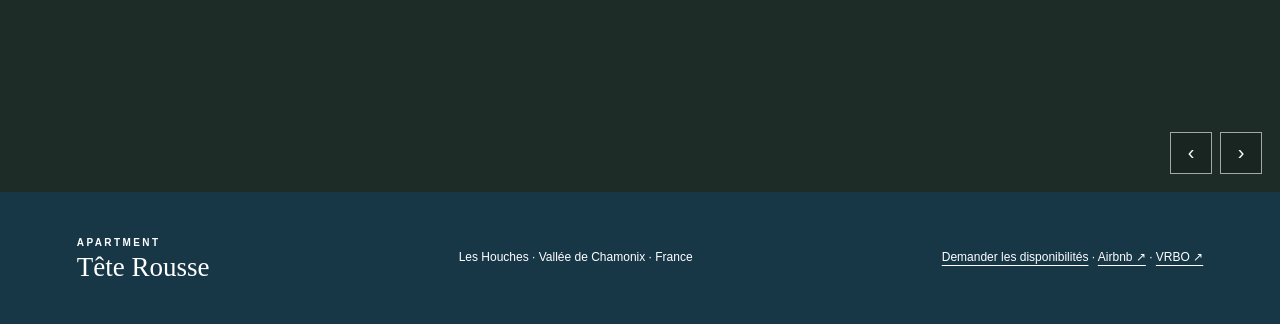
==== commit 31dbf6b5: "FLAGS AND CONSENT" ====
--- a/public/fr/index.html
+++ b/public/fr/index.html
@@ -8,7 +8,7 @@
 :root{--ink:#173747;--cream:#f3efe7;--paper:#fffdf9;--pine:#244438;--slate:#173747;--rust:#b84d38;--line:#d7d0c4;--taupe:#79695e}*{box-sizing:border-box}html{scroll-behavior:smooth}body{margin:0;background:var(--paper);color:var(--ink);font:16px/1.65 Arial,sans-serif}img{width:100%;display:block;object-fit:cover}a{color:inherit;text-decoration:none}h1,h2,h3{font-family:Georgia,serif;font-weight:400;line-height:1.06;margin:0}h1{font-size:clamp(48px,6.3vw,94px)}h2{font-size:clamp(36px,4.2vw,63px)}h3{font-size:27px}.header{position:absolute;z-index:10;display:flex;align-items:center;justify-content:space-between;width:100%;min-height:90px;padding:0 4vw;color:#fff;border-bottom:1px solid #ffffff55}.brand{font:27px/.9 Georgia,serif;white-space:nowrap}.brand small{display:block;font:700 10px Arial;letter-spacing:.24em;text-transform:uppercase;margin-bottom:7px}.nav{display:flex;gap:21px;align-items:center;font-size:12px;font-weight:bold}.cta,.button{border:1px solid currentColor;padding:12px 17px;text-transform:uppercase;font-size:11px;font-weight:bold;letter-spacing:.06em}.languages{display:flex;border:1px solid #ffffff66}.languages button{border:0;background:transparent;color:#fff;padding:7px 8px;font-size:10px;cursor:pointer}.languages button.active{background:#fff;color:var(--pine)}.menu{display:none;background:none;color:white;border:1px solid white;padding:8px 12px}.hero{height:min(900px,100vh);min-height:700px;position:relative;color:white}.hero>img{height:100%;object-position:center top}.shade{position:absolute;inset:0;background:linear-gradient(90deg,#10251f96,transparent 72%),linear-gradient(0deg,#111a1685,transparent 48%)}.hero-copy{position:absolute;left:8vw;bottom:21%;max-width:760px}.tag{font-size:11px;font-weight:bold;letter-spacing:.22em;text-transform:uppercase;margin:0 0 16px}.hero-copy p:not(.tag){font-size:19px;max-width:580px}.button{display:inline-block;margin-top:14px}.facts{position:absolute;bottom:0;width:100%;display:grid;grid-template-columns:repeat(5,1fr);padding:19px 8vw;background:#173747d9;backdrop-filter:blur(7px)}.facts span{border-left:1px solid #ffffff44;padding-left:22px;font-size:11px;text-transform:uppercase;letter-spacing:.08em}.facts b{display:block;font:27px Georgia,serif;text-transform:none}.facts i{font-style:normal}.section{padding:88px 8vw}.intro{text-align:center;max-width:1080px;margin:auto;padding-top:72px;padding-bottom:65px}.dark{color:var(--rust)}.hero .tag{color:#e05a43;font-weight:800;text-shadow:0 1px 4px #10251fd9}.split.section{padding-top:75px;padding-bottom:75px}.lead{max-width:860px;margin:28px auto 0;font:21px/1.7 Georgia,serif;color:#59615d}.amenities{display:grid;grid-template-columns:repeat(4,1fr);background:var(--taupe);color:white;padding:31px 5vw}.amenities div{padding:7px 18px;border-left:1px solid #ffffff33}.amenities b,.amenities span{display:block}.amenities b{font:700 11px/1.35 Arial,sans-serif;letter-spacing:.08em;text-transform:uppercase}.amenities span{font-size:11px;opacity:.75}.split,.location{display:grid;grid-template-columns:1.35fr .8fr;gap:7vw;align-items:center;background:var(--cream)}.split img,.location .slider{height:620px}.split p:not(.tag),.location p,.detail-copy p{color:#59615d}.mosaic{display:grid;grid-template-columns:1.6fr 1fr;grid-template-rows:320px 320px;gap:15px}.mosaic img{height:100%}.mosaic .main{grid-row:span 2}.heading{max-width:850px;margin-bottom:50px}.cards{display:grid;grid-template-columns:repeat(3,1fr);gap:20px}.cards article{background:var(--cream)}.cards img{height:350px}.cards div{padding:26px}.cards p,.seasons p{color:#59615d}.bathrooms{background:var(--cream)}.bath-grid{display:grid;grid-template-columns:1fr 1fr;gap:18px}.bath-grid figure{margin:0;background:var(--paper)}.bath-grid img{height:520px}.bath-grid figcaption{padding:25px 28px}.bath-grid figcaption p{margin-bottom:0;color:#59615d}.bath-lead,.section-lead{margin:25px 0 0;text-align:left}.bath-note{display:grid;grid-template-columns:1fr 1fr;gap:40px;margin-top:35px}.slider{position:relative;overflow:hidden;background:#26352f}.slider img{position:absolute;inset:0;height:100%;opacity:0;transition:opacity .8s}.slider img.active{opacity:1}.slider-controls{position:absolute;z-index:2;right:18px;bottom:18px;display:flex;gap:8px}.slider-controls button{width:42px;height:42px;border:1px solid #ffffff99;background:#17211eaa;color:white;font-size:20px;cursor:pointer}.pool{height:650px;position:relative;color:#fff}.pool .slider{height:100%}.pool .slider:after,.final .slider:after{content:"";position:absolute;inset:0;background:#10201a66;pointer-events:none}.overlay{position:absolute;z-index:3;inset:0;display:flex;flex-direction:column;align-items:center;justify-content:center;text-align:center;padding:35px;pointer-events:none}.overlay a{pointer-events:auto}.footer-actions a{text-decoration:underline;text-underline-offset:4px}.overlay p:last-child{max-width:630px}.season-grid{display:grid;grid-template-columns:1fr 1fr;gap:22px}.season-slider{height:490px}.season-grid .tag{margin:22px 0 10px}.season-grid .tag.dark{color:var(--rust)}.season-grid h3{margin-top:0}.practical{display:grid;grid-template-columns:minmax(250px,.65fr) 1.35fr;gap:7vw;align-items:start;background:#e7dfd4;color:var(--ink)}.practical .heading{max-width:520px;margin:0}.practical .tag{color:var(--rust)}.practical .heading h2{font-size:clamp(36px,3.5vw,54px)}.practical-grid{display:grid;grid-template-columns:repeat(2,1fr);gap:0 36px}.practical-grid article{padding:23px 0;border-top:1px solid #b9aa9b}.practical-grid h3{font-size:20px}.practical-grid p{font-size:13px;color:#5b544d;margin-bottom:0}.practical,.reviews{padding-top:62px;padding-bottom:62px}.practical{padding-bottom:34px}.reviews{padding-top:34px}.reviews{display:grid;grid-template-columns:minmax(250px,.65fr) 1.35fr;gap:7vw;align-items:start;background:#e7dfd4}.reviews .heading{max-width:520px;margin:0}.reviews .heading h2{font-size:clamp(36px,3.5vw,54px)}.review-grid{display:grid;grid-template-columns:1fr}.review-grid blockquote{margin:0;padding:20px 0;display:grid;grid-template-columns:1fr 180px;gap:25px;align-items:end;border-top:1px solid #b9aa9b}.review-grid blockquote p{font:20px/1.45 Georgia,serif;margin:0}.review-grid cite{font-style:normal;font-size:10px;text-transform:uppercase;letter-spacing:.08em;color:#656b68}.reviews-link{display:inline-block;margin-top:18px;border-bottom:1px solid currentColor;font:700 10px Arial,sans-serif;letter-spacing:.09em;text-transform:uppercase}.location ul{padding:0;list-style:none;border-top:1px solid var(--line)}.location{align-items:start}.location-media,.location-copy{min-width:0}.location-copy{min-height:620px;display:flex;flex-direction:column}.location-media ul{margin:24px 0 0;display:grid;grid-template-columns:repeat(2,1fr);column-gap:28px}.location-actions{display:flex;align-items:stretch;gap:10px;margin-top:auto;padding-top:22px}.location-actions summary,.location-actions .plan-button{display:flex;align-items:center;justify-content:center;height:54px;padding:0 18px;white-space:nowrap}.location .tag.dark,.seasons>.heading .tag.dark{color:var(--rust)}.location .slider img[src$="apartment-tete-rousse-mountain-view.webp"]{object-position:center 22%}.location li{padding:10px 0;border-bottom:1px solid var(--line);font-size:13px;font-weight:bold}.map-pop{margin-top:0}.map-pop summary{cursor:pointer;display:inline-block;border:1px solid var(--ink);padding:11px 16px;text-transform:uppercase;font-size:11px;font-weight:bold;letter-spacing:.06em}.map-pop iframe{width:100%;height:360px;border:0;margin-top:20px}.location-actions .map-pop summary,.location-actions .plan-button{display:flex;align-items:center;justify-content:center;text-align:center}.plan-button{margin:0;background:transparent;color:var(--ink);cursor:pointer}.plan-modal{position:fixed;z-index:50;inset:0;display:none;align-items:center;justify-content:center;padding:30px;background:#101817dc}.plan-modal.open{display:flex}.plan-dialog{position:relative;width:min(1000px,94vw);max-height:92vh;overflow:auto;background:var(--paper);padding:18px;box-shadow:0 24px 80px #0008}.plan-dialog img{max-height:74vh;object-fit:contain}.plan-dialog p{margin:15px 4px 2px;color:#59615d}.plan-close{position:absolute;z-index:2;top:25px;right:25px;width:42px;height:42px;border:1px solid #fff;background:#17211ed9;color:#fff;font-size:25px;cursor:pointer}.good{padding-top:0}.good details{border-top:1px solid var(--line);padding:22px 0}.good summary{font:24px Georgia,serif;cursor:pointer}.good .columns{columns:2;column-gap:50px;color:#59615d}.final{height:650px;position:relative;color:#fff}.final .slider{height:100%}.final .slider img{height:100%;filter:brightness(.62);object-position:center 66%}.final .slider img[src*="summer-mountain-view-hero"]{object-position:center 38%}.final .slider-controls{z-index:4}footer{display:flex;justify-content:space-between;align-items:center;background:var(--slate);color:#fff;padding:45px 6vw;font-size:12px}
 @media(max-width:1000px){.header{height:74px}.menu{display:block}.nav{display:none;position:absolute;top:74px;left:0;right:0;flex-direction:column;align-items:flex-start;background:#17211ef7;padding:25px}.nav.open{display:flex}.facts{padding:16px 5vw}.amenities{grid-template-columns:repeat(3,1fr);gap:18px}.section{padding:75px 6vw}.split,.location{grid-template-columns:1fr}.split img,.location .slider{height:480px}.cards{grid-template-columns:1fr 1fr}.cards article:last-child{grid-column:span 2}.practical{grid-template-columns:1fr}.practical .heading{margin-bottom:30px}.practical-grid{grid-template-columns:1fr 1fr}.reviews{grid-template-columns:1fr}.reviews .heading{margin-bottom:30px}.reviews-link{grid-column:1}.review-grid{grid-template-columns:1fr}}
 @media(max-width:580px){.location-actions{display:grid;grid-template-columns:1fr}.location-actions>*{width:100%}.location-actions summary,.location-actions .plan-button{width:100%}.location-media ul{grid-template-columns:1fr}.hero{height:auto;min-height:0}.hero>img{position:absolute;inset:0;height:760px}.hero .shade{height:760px;bottom:auto}.hero .tag{font-size:12px;line-height:1.4}.hero-copy{position:relative;z-index:1;left:auto;right:auto;bottom:auto;min-height:760px;padding:180px 6vw 52px;display:flex;flex-direction:column;justify-content:flex-end}.hero-copy .button{align-self:flex-start}.facts{position:relative;bottom:auto;grid-template-columns:1fr 1fr;gap:15px}.amenities{grid-template-columns:1fr 1fr}.mosaic{grid-template-columns:1fr;grid-template-rows:370px 250px 250px}.mosaic .main{grid-row:auto}.cards,.season-grid,.bath-grid,.bath-note,.practical-grid{grid-template-columns:1fr}.cards article:last-child{grid-column:auto}.cards img{height:290px}.bath-grid img{height:340px}.season-slider{height:340px}.review-grid blockquote{grid-template-columns:1fr;gap:12px}.pool,.final{height:560px}.good .columns{columns:1}footer{flex-direction:column;align-items:flex-start;gap:20px}}
-.languages{position:relative;margin-bottom:19px}.languages button{position:relative}.languages .flag{position:absolute;top:calc(100% + 5px);left:50%;width:28px;height:17px;object-fit:cover;transform:translateX(-50%);box-shadow:0 0 0 1px #ffffff55}</style></head><body>
+.languages{position:relative;margin-bottom:20px}.languages button{position:relative;padding-left:11px;padding-right:11px}.languages .flag{position:absolute;top:calc(100% + 7px);left:50%;width:22px;height:13px;object-fit:cover;transform:translateX(-50%);box-shadow:0 0 0 1px #ffffff55}</style><link rel="stylesheet" href="../assets/analytics.css"></head><body>
 <header class="header"><a class="brand" href="#top"><small>Apartment</small>Tête Rousse</a><button class="menu">Menu</button><nav class="nav"><a href="#apartment" data-i18n="navApartment">The apartment</a><a href="#sleeping" data-i18n="navSleeping">Sleeping</a><a href="#mountains" data-i18n="navMountains">The mountains</a><a href="#location" data-i18n="navLocation">Location</a><div class="languages" aria-label="Language"><button class="active" data-lang="en"><span>EN</span><img class="flag" src="/assets/flags/gb.svg" alt=""></button><button data-lang="fr"><span>FR</span><img class="flag" src="/assets/flags/fr.svg" alt=""></button><button data-lang="it"><span>IT</span><img class="flag" src="/assets/flags/it.svg" alt=""></button></div><a class="cta" href="/fr/book-now" data-i18n="availability">Request availability</a></nav></header>
 <main id="top"><section class="hero"><img src="/assets/images/apartment-tete-rousse-les-houches-ski-access.webp" alt="Snowy garden and panoramic mountains" fetchpriority="high" decoding="async"><div class="shade"></div><div class="hero-copy"><p class="tag" data-i18n="place">Les Houches · Chamonix Valley</p><h1 data-i18n="heroTitle">Ski from the garden. Come home to the mountains.</h1><p data-i18n="heroText">A warm, spacious mountain apartment with the piste just 10 metres from the garden.</p><a class="button" href="/fr/book-now" data-i18n="viewDates">Request dates & availability</a></div><div class="facts"><span><b>8</b><i data-i18n="guests">guests</i></span><span><b>3</b><i data-i18n="bedrooms">bedrooms</i></span><span><b>2</b><i data-i18n="bathroomsStat">bathrooms + WC</i></span><span><b>75 m²</b><i data-i18n="floorArea">floor area</i></span><span><b>10m</b><i data-i18n="piste">to piste</i></span></div></section>
 <section class="intro section" id="apartment"><p class="tag dark" data-i18n="introTag">Apartment Tête Rousse</p><h2 data-i18n="introTitle">Step outside. Clip in. Ski away.</h2><p class="lead" data-i18n="introText">A ground-floor alpine apartment made for easy days together: breakfast around the big table, skiing straight from the garden, and a swim when you come home.</p></section>
@@ -32,4 +32,4 @@
 const mb=document.querySelector(".menu"),nav=document.querySelector(".nav");mb.onclick=()=>nav.classList.toggle("open");nav.querySelectorAll("a").forEach(a=>a.onclick=()=>nav.classList.remove("open"));
 document.querySelectorAll("[data-slider]").forEach(s=>{const im=[...s.querySelectorAll("img")];let n=0;const show=x=>{im[n].classList.remove("active");n=(x+im.length)%im.length;im[n].classList.add("active")};s.querySelector("[data-prev]").onclick=()=>show(n-1);s.querySelector("[data-next]").onclick=()=>show(n+1);setInterval(()=>show(n+1),6000)});
 const planModal=document.querySelector("[data-plan-modal]"),planOpen=document.querySelector("[data-plan-open]"),planClose=document.querySelector("[data-plan-close]");const closePlan=()=>{planModal.classList.remove("open");planModal.setAttribute("aria-hidden","true");planOpen.focus()};planOpen.onclick=()=>{planModal.classList.add("open");planModal.setAttribute("aria-hidden","false");planClose.focus()};planClose.onclick=closePlan;planModal.onclick=e=>{if(e.target===planModal)closePlan()};document.addEventListener("keydown",e=>{if(e.key==="Escape"&&planModal.classList.contains("open"))closePlan()});
-</script></body></html>+</script><script src="../assets/analytics.js" defer></script></body></html>
--- a/public/assets/analytics.css
+++ b/public/assets/analytics.css
@@ -0,0 +1 @@
+.cookie-banner{position:fixed;z-index:1000;left:18px;right:18px;bottom:18px;display:flex;align-items:center;justify-content:space-between;gap:22px;max-width:920px;margin:auto;padding:16px 18px;background:#f4efe6;color:#203746;border:1px solid rgba(32,55,70,.25);box-shadow:0 8px 28px rgba(20,32,40,.2);font-family:Arial,sans-serif;font-size:14px;line-height:1.45}.cookie-banner[hidden]{display:none}.cookie-actions{display:flex;gap:9px;flex:0 0 auto}.cookie-action{min-height:40px;padding:0 15px;border:1px solid #203746;background:transparent;color:#203746;font:700 11px/1 Arial,sans-serif;letter-spacing:.1em;text-transform:uppercase;cursor:pointer}.cookie-action.primary{background:#203746;color:#fff}.cookie-action:focus-visible{outline:2px solid #bd5038;outline-offset:2px}@media(max-width:640px){.cookie-banner{align-items:stretch;flex-direction:column;bottom:10px;left:10px;right:10px}.cookie-actions{width:100%}.cookie-action{flex:1}}
